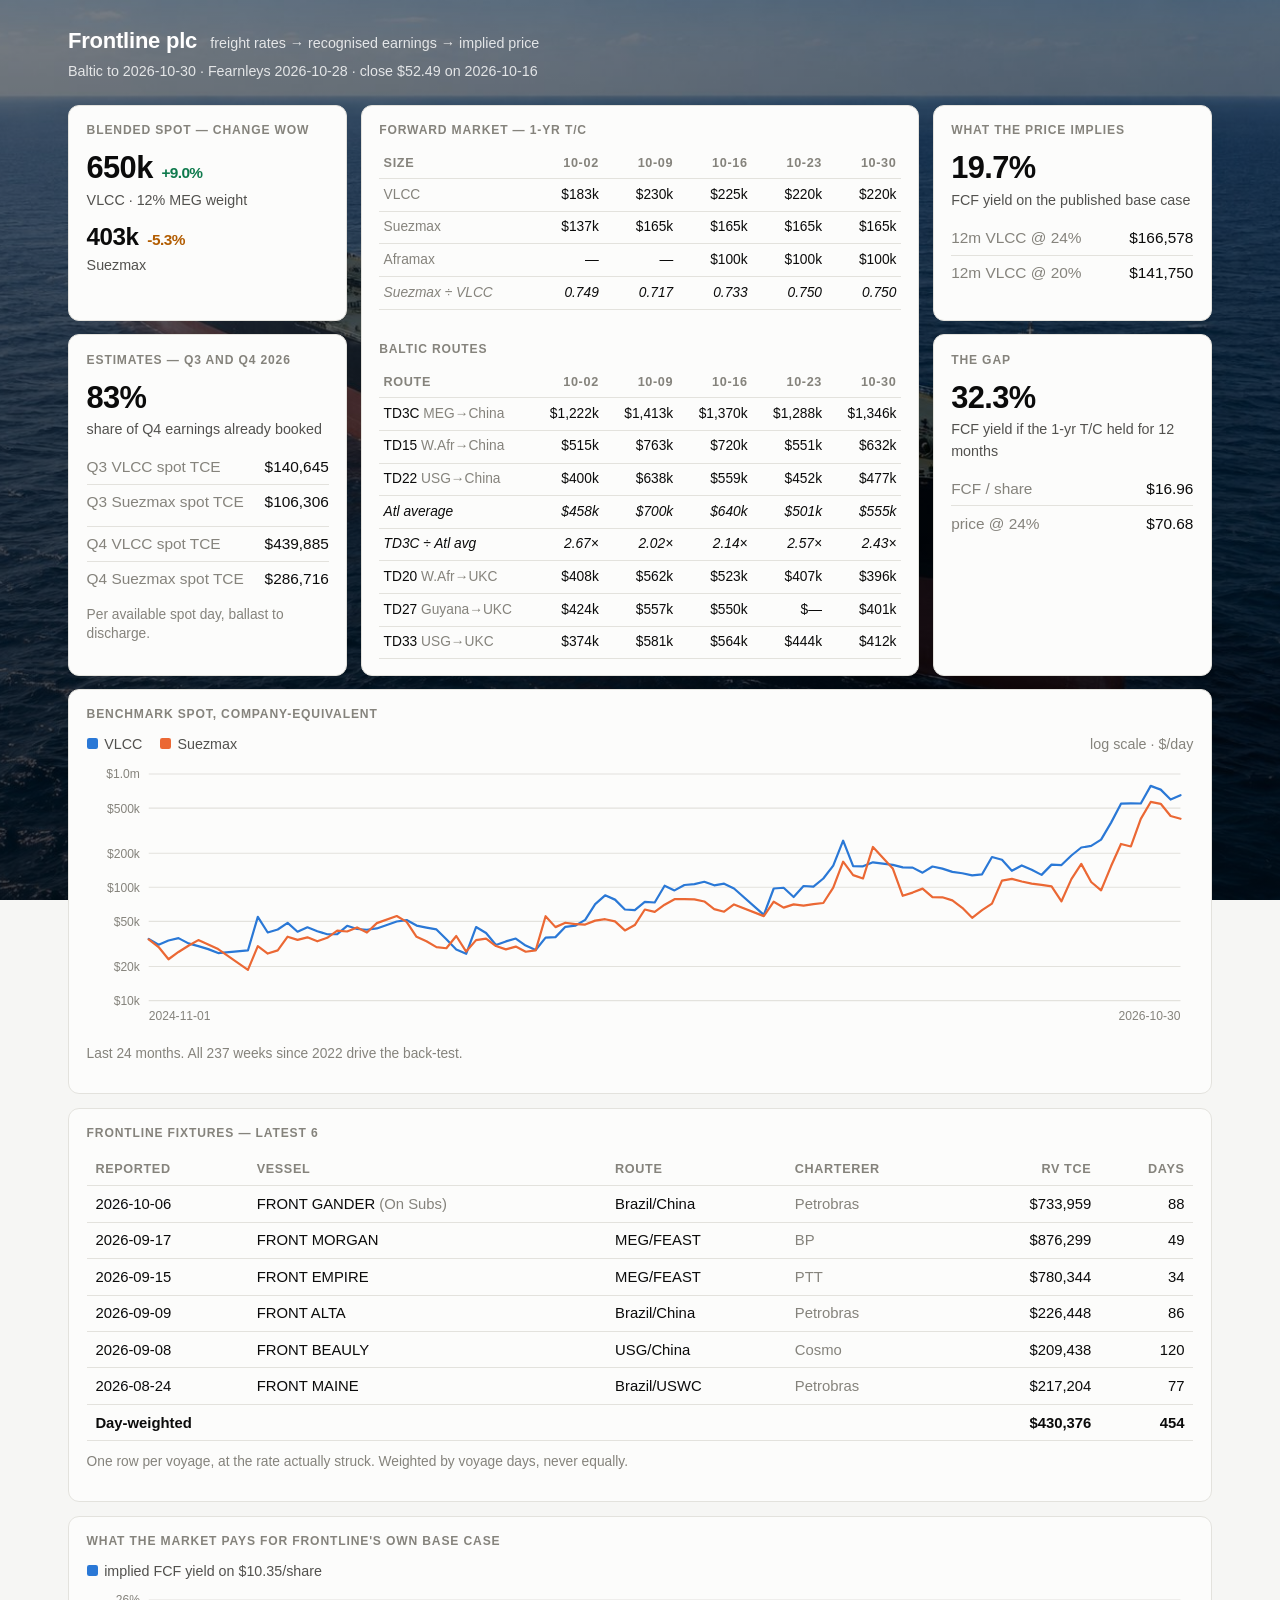
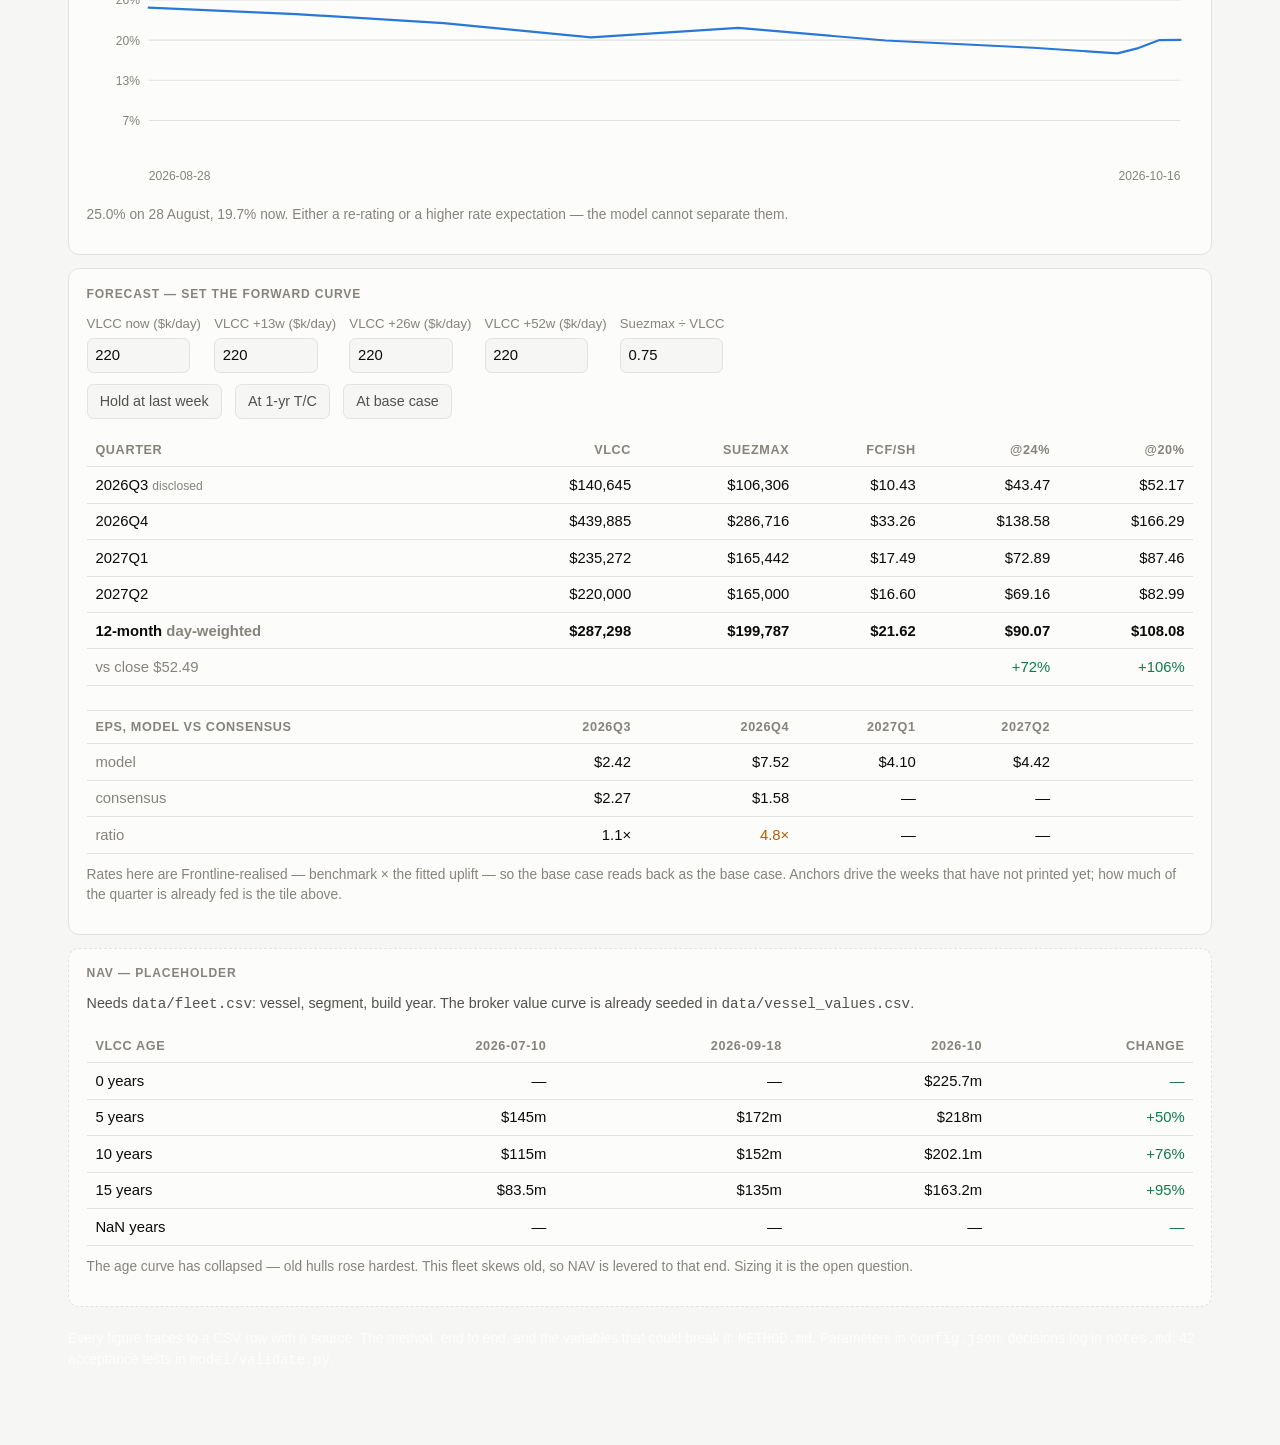
==== models/frontline/index.html @ 46321302 "panel: tighten the spot and estimates tiles Spot tile: "Blended spot — change WoW". The WoW label mo" ====
<!doctype html>
<html lang="en">
<head>
<meta charset="utf-8">
<meta name="viewport" content="width=device-width, initial-scale=1">
<title>Frontline — freight to earnings</title>
<link rel="stylesheet" href="../../core/style.css">
<style>
/* Drop a hero.jpg beside this file and it appears behind the whole page.
   No file and the probe img removes itself, :has() stops matching, and none of
   this paints. A fixed element rather than background-attachment: fixed, which
   stutters on iOS Safari. Lighter scrim at the top so the photo reads behind
   the title, heavier below where the panels sit. Cards paint their own opaque
   --surface-1, so every number stays on a solid panel. */
body:has(.hero-img)::before {
  content: ""; position: fixed; inset: 0; z-index: 0;
  background-image: linear-gradient(rgb(0 0 0 / 0.45), rgb(0 0 0 / 0.72)), url("hero.jpg");
  background-size: cover; background-position: center;
}
body:has(.hero-img) > .wrap { position: relative; z-index: 1; }
body:has(.hero-img) header.page h1 { color: #fff; }
body:has(.hero-img) header.page .sub,
body:has(.hero-img) > .wrap > .asof,
body:has(.hero-img) > .wrap > .note { color: rgb(255 255 255 / 0.82); }
</style>
</head>
<body>
<div class="wrap">
  <img class="hero-img" src="hero.jpg" alt="" hidden onerror="this.remove()">
  <header class="page">
    <h1>Frontline plc</h1>
    <span class="sub">freight rates → recognised earnings → implied price</span>
  </header>
  <p class="asof" id="asof">loading…</p>

  <div class="tiles3" id="tiles"></div>

  <div class="card full" style="margin-top:12px">
    <h2>Benchmark spot, company-equivalent</h2>
    <div class="legend">
      <span><span class="sw" style="background:var(--series-1)"></span>VLCC</span>
      <span><span class="sw" style="background:var(--series-2)"></span>Suezmax</span>
      <span class="muted" style="margin-left:auto">log scale · $/day</span>
    </div>
    <div id="chart-spot"></div>
    <p class="note" id="note-spot"></p>
  </div>

  <div class="card full" style="margin-top:12px">
    <h2 id="fx-h">Frontline fixtures</h2>
    <table id="fx"></table>
    <p class="note" id="note-fx"></p>
  </div>

  <div class="card full" style="margin-top:12px">
    <h2>What the market pays for Frontline's own base case</h2>
    <div class="legend">
      <span><span class="sw" style="background:var(--series-1)"></span>implied FCF yield on $10.35/share</span>
    </div>
    <div id="chart-yield"></div>
    <p class="note" id="note-yield"></p>
  </div>

  <div class="card full" style="margin-top:12px">
    <h2>Forecast — set the forward curve</h2>
    <div class="ctls" id="ctls"></div>
    <div class="ctls" style="margin-top:-4px">
      <button class="preset" data-preset="hold">Hold at last week</button>
      <button class="preset" data-preset="tc">At 1-yr T/C</button>
      <button class="preset" data-preset="base">At base case</button>
    </div>
    <table id="fc"></table>
    <p class="note">Rates here are Frontline-realised — benchmark × the fitted uplift — so the base case reads back as the base case. Anchors drive the weeks that have not printed yet; how much of the quarter is already fed is the tile above.</p>
  </div>

  <div class="card full placeholder" style="margin-top:12px">
    <h2>NAV — placeholder</h2>
    <p class="sub2">Needs <code>data/fleet.csv</code>: vessel, segment, build year. The broker value curve is
      already seeded in <code>data/vessel_values.csv</code>.</p>
    <table id="navcurve"></table>
    <p class="note">The age curve has collapsed — old hulls rose hardest. This fleet skews old, so NAV is levered to that end. Sizing it is the open question.</p>
  </div>

  <p class="note" style="margin-top:20px">
    Every figure traces to a CSV row with a source. The method, end to end, and the variables that
    could break it: <code>METHOD.md</code>. Parameters in <code>config.json</code>; decisions log in
    <code>notes.md</code>; 42 acceptance tests in <code>model/validate.py</code>.
  </p>
</div>

<script type="module">
import { parseCSV, num, blend, kernelQuarter, quarterRate, quarterBounds, coverage, uplift, FcfModel, fmt } from "../../core/model.js";
import { lineChart } from "../../core/viz.js";

const DAY = 86400000;
const get = async f => parseCSV(await (await fetch(f)).text());
const ts = d => Date.parse(d + "T00:00:00Z");
const S1 = getComputedStyle(document.documentElement).getPropertyValue("--series-1").trim();
const S2 = getComputedStyle(document.documentElement).getPropertyValue("--series-2").trim();

const cfg = await (await fetch("config.json")).json();
const [baltic, tcw, px, quarterly, vvals, fixtures, edays, chart] = await Promise.all(
  ["data/baltic_weekly.csv","data/tc_weekly.csv","data/price.csv",
   "data/fro_quarterly.csv","data/vessel_values.csv","data/fro_fixtures.csv",
   "data/earnings_days.csv","data/charters.csv"].map(get));

// ---- published benchmark series ------------------------------------------
const mk = seg => baltic
  .map(r => [ts(r.week_ending), blend(r, cfg.blend[seg])])
  .filter(p => Number.isFinite(p[0]))
  .sort((a,b) => a[0]-b[0]);
const V = mk("vlcc"), S = mk("smax");          // raw Baltic benchmark

// Owner-realised terms, applied HERE and never in the kernel. A forecast
// anchor you type is already an owner-level rate; marking it up again turned
// the base case's 140 into 147. So V/S stay benchmark — the spot tile and the
// benchmark chart — and VU/SU are what the kernel and the forecast see.
const UP = cfg.realised_uplift;
const VU = uplift(V, UP.vlcc), SU = uplift(S, UP.smax);
const upLast = s => [...s].reverse().find(p => p[1] !== null)[1];
const lastWith = s => [...s].reverse().find(p => p[1] !== null);
const [tV, vV] = lastWith(V), [, vS] = lastWith(S);
const prevOf = (s, t) => { const i = s.findIndex(p => p[0] === t); for (let j=i-1;j>=0;j--) if (s[j][1]!==null) return s[j][1]; };
const wowV = vV / prevOf(V, tV) - 1, wowS = vS / prevOf(S, tV) - 1;

const tc = tcw.at(-1);
const price = px.filter(r => num(r.close) !== null).at(-1);
const close = num(price.close);
const m = new FcfModel(cfg.fcf);

// ---- the quarters ---------------------------------------------------------
// A quarter is DISCLOSED when Frontline has published a covered rate and a
// covered % for it — always the nearest unreported quarter, because those
// figures come out with the previous quarter's report. Those are priced with
// coverage() and frozen. Everything later is priced with the kernel.
const today = Date.now();
const kv = cfg.kernel.vlcc, ks = cfg.kernel.smax;
const disc = {};
for (const r of quarterly) {
  const y = +r.quarter.slice(0,4), n = +r.quarter.slice(-1);
  const nq = `${y + (n===4?1:0)}Q${n%4+1}`;
  if (num(r.vlcc_next_contracted) !== null && num(r.vlcc_next_cov_pct) !== null)
    disc[nq] = { vlcc: [num(r.vlcc_next_contracted), num(r.vlcc_next_cov_pct)],
                 smax: [num(r.smax_next_contracted), num(r.smax_next_cov_pct)],
                 lr2:  [num(r.lr2_next_contracted),  num(r.lr2_next_cov_pct)],
                 from: r.quarter };
}
// The tile tracks the first quarter still RUNNING — a finished quarter is
// 100% fed and tells you nothing.
const liveQ = cfg.quarters_12m.find(q => quarterBounds(q)[1] > today) ?? cfg.quarters_12m.at(-1);
const discQ = cfg.quarters_12m[0];
const qShort = q => "Q" + q.slice(-1);
const qYear  = q => q.slice(0, 4);
// "Q3 and Q4 2026" when they share a year, "Q4 2026 and Q1 2027" when they don't
const estHead = qYear(discQ) === qYear(liveQ)
  ? `${qShort(discQ)} and ${qShort(liveQ)} ${qYear(liveQ)}`
  : `${qShort(discQ)} ${qYear(discQ)} and ${qShort(liveQ)} ${qYear(liveQ)}`;
const qV = kernelQuarter(VU, liveQ, kv), qS = kernelQuarter(SU, liveQ, ks);
const [qsMs, qeMs] = quarterBounds(liveQ);
const qLen = Math.round((qeMs - qsMs) / DAY);
const qDay = Math.max(0, Math.min(qLen, Math.round((today - qsMs) / DAY)));
// Share of the quarter's EARNINGS whose Baltic week has already printed. Not
// the same as Frontline's "% covered", which counts DAYS on a contracted
// voyage — ~79% at day 58, where this reads ~97%, because the uncovered days
// are mostly ballast and earn about a quarter as much.
const fedNow = qV.locked;

// ---- TCE -> EPS, for the consensus comparison only -----------------------
// Frontline discloses expected earnings days by quarter (Q2 2026 report, 12m
// forward from 28 Aug): spot and time-charter, fleet and VLCC separately.
// Non-VLCC spot days are split 54/46 Suezmax/LR2, the ratio of 2026Q2 actuals.
// The TCE -> adjusted-profit gap is calibrated on 2026Q2 and held flat; it is
// largely fixed cost, but it will understate the gap if the fleet grows.
const DAYS = {};
for (const r of edays) (DAYS[r.quarter] ||= {})[r.scope] =
  { spot: num(r.spot_days), tc: num(r.tc_days) };
const TC_RATE = (() => {
  let n = 0, w = 0;
  for (const r of chart) { const v = num(r.vessels), x = num(r.rate_usd_day);
    if (v && x) { n += v * x; w += v; } }
  return w ? n / w : null;
})();
const SMX_SHARE = 0.54;
function epsFor(q, vlcc, smax, lr2) {
  const d = DAYS[q]; const G = cfg.tce_to_profit;
  if (!d || !d.VLCC || !d.fleet || !G || TC_RATE === null) return null;
  const other = d.fleet.spot - d.VLCC.spot;
  const spot = d.VLCC.spot * vlcc + other * SMX_SHARE * smax + other * (1 - SMX_SHARE) * lr2;
  const tce = (spot + d.fleet.tc * TC_RATE) / 1e6;
  return (tce - G.gap_musd) / G.shares_m;
}

// ---- forward market ------------------------------------------------------
const tcV = num(tc.vlcc_1yr_tc), tcS = num(tc.smax_1yr_tc), tcA = num(tc.afra_1yr_tc);
const tcRates = { vlcc: tcV/1000, smax: tcS/1000, lr2: tcA/1000 };
const fpsTC = m.fcfPerShare(tcRates);
const yieldTC = fpsTC / close;
const daysTo = Math.round((Date.parse(cfg.reporting.next_report) - Date.now()) / DAY);

// ---- tiles ---------------------------------------------------------------
const d = (v) => `<span class="delta ${v>=0?"up":"down"}">${fmt.signed(v)}</span>`;
document.getElementById("asof").textContent =
  `Baltic to ${fmt.date(tV)} · Fearnleys ${tc.week_ending} · close ${fmt.usd2(close)} on ${price.date}`;

// ---- tiles: four at the sides, one tall column in the middle ------------
const atl = r => { const a = num(r.TD15), b = num(r.TD22); return a && b ? (a + b) / 2 : null; };
const byWeek = new Map(baltic.map(r => [r.week_ending, r]));

// Fearnleys prints midweek, the Baltic on Friday. Map every reading to the
// Friday of its own week so the two series share one set of columns.
const friday = t => { const d = new Date(t); return t + ((5 - d.getUTCDay() + 7) % 7) * DAY; };
const tcByWeek = new Map(tcw.map(r => [new Date(friday(ts(r.week_ending))).toISOString().slice(0,10), r]));
const anchor = Math.max(friday(tV), ...tcw.map(r => friday(ts(r.week_ending))));
const pick = back => {
  const d = new Date(anchor - back * 7 * DAY).toISOString().slice(0, 10);
  return [d, byWeek.get(d), tcByWeek.get(d)];
};
// oldest to newest, left to right — time runs the same way as the chart
const cols = [pick(4), pick(3), pick(2), pick(1), pick(0)];
const ROUTES = [
  ["TD3C", "MEG→China"],     ["TD15", "W.Afr→China"],
  ["TD22", "USG→China"], ["TD20", "W.Afr→UKC"],
  ["TD27", "Guyana→UKC"],    ["TD33", "USG→UKC"],
];

document.getElementById("tiles").innerHTML = `
<div class="card">
  <h2>Blended spot — change WoW</h2>
  <div class="hero">${fmt.k(vV)}<span class="delta ${wowV>=0?"up":"down"}" style="font-size:14px;margin-left:8px">${fmt.signed(wowV)}</span></div>
  <div class="sub2">VLCC · ${cfg.blend.vlcc.premium_weight*100}% MEG weight</div>
  <div class="hero sm" style="margin-top:10px">${fmt.k(vS)}<span class="delta ${wowS>=0?"up":"down"}" style="font-size:14px;margin-left:8px">${fmt.signed(wowS)}</span></div>
  <div class="sub2">Suezmax</div>
</div>

<div class="card mid">
  <div class="seg">Forward market — 1-yr T/C</div>
  <table id="fwd"></table>

  <div class="seg">Baltic routes</div>
  <table id="routes"></table>
</div>

<div class="card">
  <h2>What the price implies</h2>
  <div class="hero">${fmt.pct(m.impliedYieldOnBase(close))}</div>
  <div class="sub2">FCF yield on the published base case</div>
  <div class="rowline" style="margin-top:8px"><span class="muted">12m VLCC @ ${fmt.pct(cfg.required_yields.base,0)}</span><span>${fmt.usd(m.impliedRate(close, cfg.required_yields.base)*1000)}</span></div>
  <div class="rowline"><span class="muted">12m VLCC @ ${fmt.pct(cfg.required_yields.alt,0)}</span><span>${fmt.usd(m.impliedRate(close, cfg.required_yields.alt)*1000)}</span></div>
</div>

<div class="card">
  <h2>Estimates — ${estHead}</h2>
  <div class="hero">${fmt.pct(fedNow,0)}</div>
  <div class="sub2">share of ${qShort(liveQ)} earnings already booked</div>
  <!-- The disclosed quarter comes from coverage() off Frontline's own figures
       and does not move. The live quarter is printed weeks at their published
       rate plus the forward curve, weighted by the kernel — it moves with the
       preset, and matches the forecast table's row. -->
  <div class="rowline" style="margin-top:8px"><span class="muted">${qShort(discQ)} VLCC spot TCE</span><span id="ed-v">—</span></div>
  <div class="rowline"><span class="muted">${qShort(discQ)} Suezmax spot TCE</span><span id="ed-s">—</span></div>
  <div class="rowline" style="margin-top:6px"><span class="muted">${qShort(liveQ)} VLCC spot TCE</span><span id="eq-v">—</span></div>
  <div class="rowline"><span class="muted">${qShort(liveQ)} Suezmax spot TCE</span><span id="eq-s">—</span></div>
  <div class="note" style="margin-top:8px">Per available spot day, ballast to discharge.</div>
</div>

<div class="card">
  <h2>The gap</h2>
  <div class="hero">${fmt.pct(yieldTC)}</div>
  <div class="sub2">FCF yield if the 1-yr T/C held for 12 months</div>
  <div class="rowline" style="margin-top:8px"><span class="muted">FCF / share</span><span>${fmt.usd2(fpsTC)}</span></div>
  <div class="rowline"><span class="muted">price @ ${fmt.pct(cfg.required_yields.base,0)}</span><span>${fmt.usd2(fpsTC/cfg.required_yields.base)}</span></div>
</div>`;

// route table, plus the Hormuz premium on the same dates
const hdr = `<tr><th class="t">Route</th>${cols.map(([d]) => `<th>${d.slice(5)}</th>`).join("")}</tr>`;

const tcRow = (k, label) => `<tr><td class="t muted">${label}</td>${
  cols.map(([,,t]) => `<td>${t && num(t[k]) !== null ? "$"+fmt.k(num(t[k])) : "—"}</td>`).join("")}</tr>`;

document.getElementById("fwd").innerHTML =
  `<tr><th class="t">Size</th>${cols.map(([d]) => `<th>${d.slice(5)}</th>`).join("")}</tr>` +
  tcRow("vlcc_1yr_tc", "VLCC") +
  tcRow("smax_1yr_tc", "Suezmax") +
  tcRow("afra_1yr_tc", "Aframax") +
  `<tr class="derived"><td class="t muted">Suezmax ÷ VLCC</td>${cols.map(([,,t]) => {
      const a = t ? num(t.smax_1yr_tc) : null, b = t ? num(t.vlcc_1yr_tc) : null;
      return `<td>${a && b ? (a/b).toFixed(3) : "—"}</td>`;
    }).join("")}</tr>`;

document.getElementById("routes").innerHTML =
  hdr +
  ROUTES.map(([code, lane]) => {
    const row = `<tr>
      <td class="t">${code} <span class="muted">${lane}</span></td>
      ${cols.map(([, r]) => `<td>${r ? "$"+fmt.k(num(r[code])) : "—"}</td>`).join("")}
    </tr>`;
    // the two derived VLCC lines sit directly below the lanes they come from
    if (code !== "TD22") return row;
    return row +
      `<tr class="derived"><td class="t">Atl average</td>${
        cols.map(([, r]) => `<td>${r && atl(r) ? "$"+fmt.k(atl(r)) : "—"}</td>`).join("")}</tr>` +
      `<tr class="derived"><td class="t">TD3C ÷ Atl avg</td>${cols.map(([, r]) => {
          const a = r ? atl(r) : null, t = r ? num(r.TD3C) : null;
          return `<td>${a && t ? (t/a).toFixed(2) + "×" : "—"}</td>`;
        }).join("")}</tr>`;
  }).join("");

// ---- charts --------------------------------------------------------------
// Default view is the last 24 months. The full series back to 2022 stays in the
// CSV — it is what the kernel back-test runs on — but four years of history on
// one axis is noise for reading where rates are now.
const WINDOW_MONTHS = 24;
const cutoff = tV - WINDOW_MONTHS * 30.44 * DAY;
const win = s => s.filter(p => p[0] >= cutoff);

lineChart(document.getElementById("chart-spot"), {
  height: 240, log: true,
  fmtY: v => v >= 1e6 ? "$" + (v/1e6).toFixed(1) + "m" : "$" + (v/1000).toFixed(0) + "k",
  ariaLabel: "Company-equivalent VLCC and Suezmax spot rates, 2022 to present, log scale",
  series: [{ name: "VLCC", color: S1, points: win(V) }, { name: "Suezmax", color: S2, points: win(S) }],
});
document.getElementById("note-spot").textContent =
  `Last ${WINDOW_MONTHS} months. All ${V.filter(p=>p[1]!==null).length} weeks since 2022 drive the back-test.`;

const ySeries = px.filter(r => num(r.close)).map(r => [ts(r.date), m.baseFps / num(r.close)]);
lineChart(document.getElementById("chart-yield"), {
  height: 180, fmtY: v => (v*100).toFixed(0) + "%",
  ariaLabel: "Implied free cash flow yield on Frontline's published base case",
  series: [{ name: "implied yield", color: S1, points: ySeries }],
});
document.getElementById("note-yield").textContent =
  `25.0% on 28 August, ${fmt.pct(m.impliedYieldOnBase(close))} now. Either a re-rating or a higher rate expectation — the model cannot separate them.`;

// ---- fixtures ------------------------------------------------------------
// The most direct observation we have: what Frontline actually achieved, with
// no benchmark-times-conversion-factor chain in between. Day-weighted only —
// the plain average runs ~18% high, because the top rates are short MEG
// voyages and the low ones long Atlantic hauls.
const fx = fixtures
  .filter(r => num(r.rv_tce) !== null)
  .sort((a, b) => (a.reported < b.reported ? 1 : -1))
  .slice(0, 10);

if (fx.length) {
  document.getElementById("fx-h").textContent = `Frontline fixtures — latest ${fx.length}`;
  document.getElementById("fx").innerHTML =
    `<tr><th class="c-when">Reported</th><th class="t">Vessel</th><th class="t">Route</th>
      <th class="t c-who">Charterer</th><th>RV TCE</th><th>Days</th></tr>` +
    fx.map(r => `<tr>
      <td class="c-when">${r.reported}</td>
      <td class="t">${r.vessel}${r.status && r.status !== "Fixed" ? ` <span class="muted">(${r.status})</span>` : ""}</td>
      <td class="t">${r.route || "—"}</td><td class="t muted c-who">${r.charterer || "—"}</td>
      <td>${fmt.usd(num(r.rv_tce))}</td><td>${num(r.rv_days) ?? "—"}</td></tr>`).join("") +
    (() => {
      const d = fx.reduce((s, r) => s + (num(r.rv_days) || 0), 0);
      const w = fx.reduce((s, r) => s + num(r.rv_tce) * (num(r.rv_days) || 0), 0) / d;
      return `<tr style="font-weight:600"><td class="t" colspan="4">Day-weighted</td>
        <td>${fmt.usd(w)}</td><td>${d}</td></tr>`;
    })();
  document.getElementById("note-fx").textContent =
    "One row per voyage, at the rate actually struck. Weighted by voyage days, never equally.";
}

// ---- forecast ------------------------------------------------------------
const ANCH = [0, 13, 26, 52];                       // weeks from last published week
// Every rate in this section is Frontline-realised, not benchmark — the two
// presets below inject company-level rates (the slide's base case, a Fearnleys
// charter rate) and "hold" injects the current benchmark already uplifted.
const vVU = upLast(VU), vSU = upLast(SU);
const state = { v: [vVU, vVU, vVU, vVU].map(x => Math.round(x/1000)),
                ratio: +(vSU/vVU).toFixed(3) };

document.getElementById("ctls").innerHTML =
  ANCH.map((w,i) => `<label class="ctl">VLCC ${w===0?"now":"+"+w+"w"} ($k/day)
    <input type="number" data-i="${i}" value="${state.v[i]}" step="10"></label>`).join("") +
  `<label class="ctl">Suezmax ÷ VLCC<input type="number" id="ratio" value="${state.ratio}" step="0.01"></label>`;

function curve() {
  const out = [];
  for (let w = 1; w <= 72; w++) {
    let i = ANCH.findIndex((a, j) => w <= a && j > 0);
    if (i < 0) i = ANCH.length - 1;
    const a0 = ANCH[i-1] ?? 0, a1 = ANCH[i];
    const f = a1 === a0 ? 1 : (w - a0) / (a1 - a0);
    const v = (state.v[i-1] ?? state.v[0]) + f * (state.v[i] - (state.v[i-1] ?? state.v[0]));
    out.push([tV + w*7*DAY, v*1000]);
  }
  return out;
}

function render() {
  const fwd = curve();
  const Vf = [...VU, ...fwd];
  const Sf = [...SU, ...fwd.map(([t,v]) => [t, v*state.ratio])];
  let rows = `<tr><th>Quarter</th><th>VLCC</th><th>Suezmax</th>
    <th>FCF/sh</th><th>@${fmt.pct(cfg.required_yields.base,0)}</th>
    <th class="c-y20">@${fmt.pct(cfg.required_yields.alt,0)}</th></tr>`;
  const blend12 = {}; let wsum = 0;
  const epsBy = {}, liveRates = {};
  for (const q of cfg.quarters_12m) {

    // A disclosed quarter is priced from Frontline's own covered rate and
    // covered %, not from the curve — the coverage model back-tests at 3%
    // against the kernel's 11%. Frozen: the presets cannot move it.
    const d = disc[q];
    const av = d ? coverage(d.vlcc[0], d.vlcc[1], cfg.coverage.k.vlcc)
                 : quarterRate(VU, fwd, q, kv);
    const bv = d ? coverage(d.smax[0], d.smax[1], cfg.coverage.k.smax)
                 : quarterRate(SU, fwd.map(([t,v]) => [t, v*state.ratio]), q, ks);
    const a = { tce: av }, b = { tce: bv };
        const lr2 = d ? coverage(d.lr2[0], d.lr2[1], cfg.coverage.k.lr2)/1000
                      : (a.tce/1000) * (cfg.fcf.base_rates_kusd_day.lr2 / cfg.fcf.base_rates_kusd_day.vlcc);
        const r = { vlcc: a.tce/1000, smax: b.tce/1000, lr2 };
    const fps = m.fcfPerShare(r);
    const dq = cfg.vlcc_spot_days_by_quarter[q] || 0;
    wsum += dq; blend12.v = (blend12.v||0) + a.tce*dq; blend12.s = (blend12.s||0) + b.tce*dq;
    liveRates[q] = { v: a.tce, s: b.tce };
    epsBy[q] = epsFor(q, a.tce, b.tce, lr2*1000);
    rows += `<tr><td>${q}${d ? ' <span class="muted" style="font-size:11px">disclosed</span>' : ''}</td><td>${fmt.usd(a.tce)}</td>
      <td>${fmt.usd(b.tce)}</td><td>${fmt.usd2(fps)}</td>
      <td>${fmt.usd2(fps/cfg.required_yields.base)}</td>
      <td class="c-y20">${fmt.usd2(fps/cfg.required_yields.alt)}</td></tr>`;
  }
  const r12 = { vlcc: blend12.v/wsum/1000, smax: blend12.s/wsum/1000,
                lr2: (blend12.v/wsum/1000) * (cfg.fcf.base_rates_kusd_day.lr2 / cfg.fcf.base_rates_kusd_day.vlcc) };
  const f12 = m.fcfPerShare(r12);
  rows += `<tr style="font-weight:600"><td>12-month <span class="muted">day-weighted</span></td>
    <td>${fmt.usd(blend12.v/wsum)}</td><td>${fmt.usd(blend12.s/wsum)}</td><td>${fmt.usd2(f12)}</td>
    <td>${fmt.usd2(f12/cfg.required_yields.base)}</td>
    <td class="c-y20">${fmt.usd2(f12/cfg.required_yields.alt)}</td></tr>
    <tr><td class="muted">vs close ${fmt.usd2(close)}</td><td colspan="3"></td>
    <td class="${f12/cfg.required_yields.base>=close?"up":"down"}">${fmt.signed(f12/cfg.required_yields.base/close-1,0)}</td>
    <td class="c-y20 ${f12/cfg.required_yields.alt>=close?"up":"down"}">${fmt.signed(f12/cfg.required_yields.alt/close-1,0)}</td></tr>`;
  // Reference only — consensus is never an input. It is here so a gap this
  // size cannot go unnoticed again.
  const C = cfg.consensus?.eps || {};
  if (cfg.tce_to_profit) {
    const qs = cfg.quarters_12m;
    rows += `<tr><td colspan="6" style="padding-top:16px"></td></tr>
      <tr><th>EPS, model vs consensus</th>${qs.map(q => `<th>${q}</th>`).join("")}<th></th></tr>
      <tr><td class="muted">model</td>${qs.map(q => `<td>${fmt.usd2(epsBy[q])}</td>`).join("")}<td></td></tr>
      <tr><td class="muted">consensus</td>${qs.map(q => `<td>${C[q] != null ? fmt.usd2(C[q]) : "—"}</td>`).join("")}<td></td></tr>
      <tr><td class="muted">ratio</td>${qs.map(q => C[q] ? `<td class="${epsBy[q]/C[q]>1.5?"down":""}">${(epsBy[q]/C[q]).toFixed(1)}&times;</td>` : "<td>—</td>").join("")}<td></td></tr>`;
  }
  document.getElementById("fc").innerHTML = rows;
  for (const [q, pfx] of [[discQ, "ed"], [liveQ, "eq"]]) {
    const r = liveRates[q]; if (!r) continue;
    document.getElementById(pfx + "-v").textContent = fmt.usd(r.v);
    document.getElementById(pfx + "-s").textContent = fmt.usd(r.s);
  }
}

document.getElementById("ctls").addEventListener("input", e => {
  if (e.target.id === "ratio") state.ratio = +e.target.value;
  else state.v[+e.target.dataset.i] = +e.target.value;
  render();
});
document.querySelectorAll("button.preset").forEach(b => b.addEventListener("click", () => {
  // The 1-yr T/C is the market's price for the WHOLE 12 months, not an endpoint to
  // glide toward — a linear fade to it still averages far above it. So each preset
  // applies its level from the first unpublished week.
  const lvl = { hold: Math.round(vVU/1000), tc: Math.round(tcV/1000),
                base: cfg.fcf.base_rates_kusd_day.vlcc }[b.dataset.preset];
  state.v = [lvl, lvl, lvl, lvl];
  state.ratio = b.dataset.preset === "hold" ? +(vSU/vVU).toFixed(3)
              : b.dataset.preset === "tc" ? +(tcS/tcV).toFixed(3)
              : +(cfg.fcf.base_rates_kusd_day.smax/cfg.fcf.base_rates_kusd_day.vlcc).toFixed(3);
  document.querySelectorAll("#ctls input[data-i]").forEach((el,i) => el.value = state.v[i]);
  document.getElementById("ratio").value = state.ratio;
  render();
}));

// Default to the market-priced anchor. A flat hold of a spike week is not a
// neutral starting point — it is the most aggressive assumption available.
document.querySelector('button.preset[data-preset="tc"]').click();

// ---- NAV placeholder table ----------------------------------------------
const byDate = {};
for (const r of vvals) (byDate[r.as_of] ||= []).push(r);
const dates = Object.keys(byDate).sort();
const ages = [...new Set(vvals.map(r => +r.age_years))].sort((a,b)=>a-b);
document.getElementById("navcurve").innerHTML =
  `<tr><th>VLCC age</th>${dates.map(d=>`<th>${d}</th>`).join("")}<th>change</th></tr>` +
  ages.map(a => {
    const vals = dates.map(d => num((byDate[d].find(r => +r.age_years === a)||{}).value_musd));
    const ch = vals[0] && vals.at(-1) ? vals.at(-1)/vals[0]-1 : null;
    return `<tr><td>${a} years</td>${vals.map(v=>`<td>${v===null?"—":"$"+v+"m"}</td>`).join("")}
      <td class="${ch>=0?"up":"down"}">${fmt.signed(ch,0)}</td></tr>`;
  }).join("");
</script>
</body>
</html>
---- core/style.css ----
:root {
  color-scheme: light;
  --surface-0: #f6f6f4;
  --surface-1: #fcfcfb;
  --line: #e3e2dd;
  --text-primary: #0b0b0b;
  --text-secondary: #52514e;
  --text-muted: #85837c;
  --series-1: #2a78d6;
  --series-2: #eb6834;
  --good: #0f7a4d;
  --warn: #b25c00;
}
@media (prefers-color-scheme: dark) {
  :root:not([data-theme="light"]) {
    color-scheme: dark;
    --surface-0: #121211;
    --surface-1: #1a1a19;
    --line: #322f2c;
    --text-primary: #f0efec;
    --text-secondary: #c3c2b7;
    --text-muted: #8f8d84;
    --series-1: #3987e5;
    --series-2: #d95926;
    --good: #4fbd84;
    --warn: #e0954a;
  }
}
:root[data-theme="dark"] {
  color-scheme: dark;
  --surface-0: #121211; --surface-1: #1a1a19; --line: #322f2c;
  --text-primary: #f0efec; --text-secondary: #c3c2b7; --text-muted: #8f8d84;
  --series-1: #3987e5; --series-2: #d95926; --good: #4fbd84; --warn: #e0954a;
}

* { box-sizing: border-box; }
html, body { margin: 0; background: var(--surface-0); color: var(--text-primary); }
body {
  font: 15px/1.5 ui-sans-serif, -apple-system, "Segoe UI", Helvetica, Arial, sans-serif;
  padding: 24px 16px 64px;
}
/* Reads 10% small at arm's length. zoom scales type, padding and widths
   together — the same thing the browser's own 110% does — instead of growing
   the text inside fixed-width columns. One number to tune. Applied to .wrap,
   not body, so the fixed hero layer behind it is untouched. */
:root { --ui-scale: 1.1; }
.wrap { max-width: 1040px; margin: 0 auto; }
/* Reads ~10% small at arm's length on a desktop. zoom scales type, padding and
   column widths together, the way the browser's own 110% does, so nothing is
   squeezed. Only above 1200px: below that the 1040px column is already the
   constraint and the wider text clips the route table. One number to tune. */
@media (min-width: 1200px) { .wrap { zoom: var(--ui-scale); } }

header.page { display: flex; flex-wrap: wrap; align-items: baseline; gap: 12px; margin-bottom: 4px; }
header.page h1 { font-size: 20px; margin: 0; letter-spacing: -0.01em; }
header.page .sub { color: var(--text-muted); font-size: 13px; }
.asof { color: var(--text-muted); font-size: 13px; margin: 0 0 20px; }

.grid { display: grid; gap: 12px; grid-template-columns: repeat(auto-fit, minmax(240px, 1fr)); }
.card {
  background: var(--surface-1); border: 1px solid var(--line);
  border-radius: 10px; padding: 14px 16px;
}
.card.full { grid-column: 1 / -1; }
.tiles3 { display: grid; gap: 12px; grid-template-columns: 0.75fr 1.5fr 0.75fr; align-items: stretch; }
.tiles3 > * { align-self: stretch; height: 100%; }
.tiles3 .mid { grid-column: 2; grid-row: 1 / span 2; }
@media (max-width: 860px) {
  .tiles3 { grid-template-columns: 1fr; }
  .tiles3 .mid { grid-column: 1; grid-row: auto; }
}
.seg { font-size: 11px; text-transform: uppercase; letter-spacing: 0.07em;
       color: var(--text-muted); font-weight: 600; margin: 28px 0 8px; }
.seg:first-of-type { margin-top: 0; }
.card h2 {
  font-size: 11px; text-transform: uppercase; letter-spacing: 0.07em;
  color: var(--text-muted); margin: 0 0 10px; font-weight: 600;
}
.hero { font-size: 28px; font-weight: 600; letter-spacing: -0.02em; line-height: 1.15; }
.hero.sm { font-size: 22px; }
.sub2 { color: var(--text-secondary); font-size: 13px; margin-top: 4px; }
.delta { font-size: 13px; font-weight: 600; }
.up { color: var(--good); } .down { color: var(--warn); }
.rowline { display: flex; justify-content: space-between; gap: 12px; padding: 5px 0; font-size: 14px; }
.rowline + .rowline { border-top: 1px solid var(--line); }
.rowline span:last-child { font-variant-numeric: tabular-nums; }
.muted { color: var(--text-muted); }
/* Derived rows — ratios and averages computed from the rows above them, not
   assessments in their own right. Italic so the eye separates them from the
   published numbers without a second colour. */
tr.derived td { font-style: italic; }
.note { font-size: 12.5px; color: var(--text-muted); margin-top: 10px; line-height: 1.45; }

.legend { display: flex; gap: 16px; font-size: 13px; color: var(--text-secondary); margin-bottom: 6px; }
.sw { width: 10px; height: 10px; border-radius: 2px; display: inline-block; margin-right: 6px; }

.viz-grid { stroke: var(--line); stroke-width: 1; }
.viz-tick { fill: var(--text-muted); font-size: 11px; }
.viz-cross { stroke: var(--text-muted); stroke-width: 1; stroke-dasharray: 3 3; }
.viz-tip {
  position: absolute; top: 4px; pointer-events: none;
  background: var(--surface-1); border: 1px solid var(--line); border-radius: 7px;
  padding: 7px 9px; font-size: 12.5px; min-width: 146px;
  box-shadow: 0 2px 10px rgb(0 0 0 / 0.10);
}
.viz-tip-h { color: var(--text-muted); margin-bottom: 4px; }
.viz-tip-r { display: flex; align-items: center; gap: 6px; }
.viz-tip-r b { margin-left: auto; font-variant-numeric: tabular-nums; }
.viz-sw { width: 9px; height: 9px; border-radius: 2px; display: inline-block; }

table { border-collapse: collapse; width: 100%; font-size: 13.5px; }
th, td { text-align: right; padding: 6px 8px; border-bottom: 1px solid var(--line); }
th:first-child, td:first-child { text-align: left; }
th.t, td.t { text-align: left; }   /* text columns beyond the first */
th { color: var(--text-muted); font-weight: 600; font-size: 11.5px;
     text-transform: uppercase; letter-spacing: 0.05em; }
td { font-variant-numeric: tabular-nums; }

input[type=number] {
  width: 94px; padding: 5px 7px; font: inherit; font-size: 13.5px;
  background: var(--surface-0); color: var(--text-primary);
  border: 1px solid var(--line); border-radius: 6px;
  font-variant-numeric: tabular-nums;
}
label.ctl { display: flex; flex-direction: column; gap: 4px; font-size: 12px; color: var(--text-muted); }
.ctls { display: flex; flex-wrap: wrap; gap: 12px; margin-bottom: 14px; }
button.preset {
  font: inherit; font-size: 13px; padding: 5px 11px; cursor: pointer;
  background: var(--surface-0); color: var(--text-secondary);
  border: 1px solid var(--line); border-radius: 6px;
}
button.preset:hover { color: var(--text-primary); }
.placeholder { border-style: dashed; }
a { color: var(--series-1); }

/* the route table lives in a narrower column — keep labels on one line */
/* both tables share one column grid so the dates line up down the box */
#routes, #fwd { font-size: 12.5px; table-layout: fixed; width: 100%; }
#routes th.t, #routes td.t, #fwd th.t, #fwd td.t { width: 136px; }
#routes th, #routes td, #fwd th, #fwd td { padding: 5px 4px; white-space: nowrap; }
#routes td.t, #fwd td.t { padding-right: 10px; }

/* Phone: five date columns do not fit. 358px of wrap less a 136px label leaves
   ~44px a column, and $1,213k needs ~48px, so the figures collide. Drop the two
   intermediate weeks and keep month-ago · week-ago · latest, left to right.
   Desktop is unaffected — above this width nothing here applies. */
@media (max-width: 520px) {
  #routes th:nth-child(3), #routes td:nth-child(3),
  #routes th:nth-child(4), #routes td:nth-child(4),
  #fwd th:nth-child(3), #fwd td:nth-child(3),
  #fwd th:nth-child(4), #fwd td:nth-child(4) { display: none; }

  /* Fixtures: six columns measure 477px against 358px of wrap, so the table
     pushed the whole page sideways. Drop the reported date and the charterer —
     vessel, route, rate and days are what the row is read for, and the route is
     what explains the rate. Hidden by class, not nth-child: the day-weighted
     total row is a colspan and would lose its label. */
  #fx .c-when, #fx .c-who { display: none; }
  #fx { font-size: 12.5px; }
  #fx th, #fx td { padding: 5px 4px; }

  /* Forecast: the second required yield is the shadow figure the notes say not
     to carry on a glance surface. */
  #fc .c-y20 { display: none; }
  #fc { font-size: 12.5px; }
  #fc th, #fc td { padding: 5px 4px; }

  /* Guard. Column widths depend on the longest figure, which changes weekly, so
     no fixed set of hidden columns is safe forever. If a table still exceeds its
     card it scrolls inside that card instead of shoving the whole page sideways.
     Never applies to the route box, which is the one read at a glance. */
  .card:has(#fx), .card:has(#fc) { overflow-x: auto; }
}
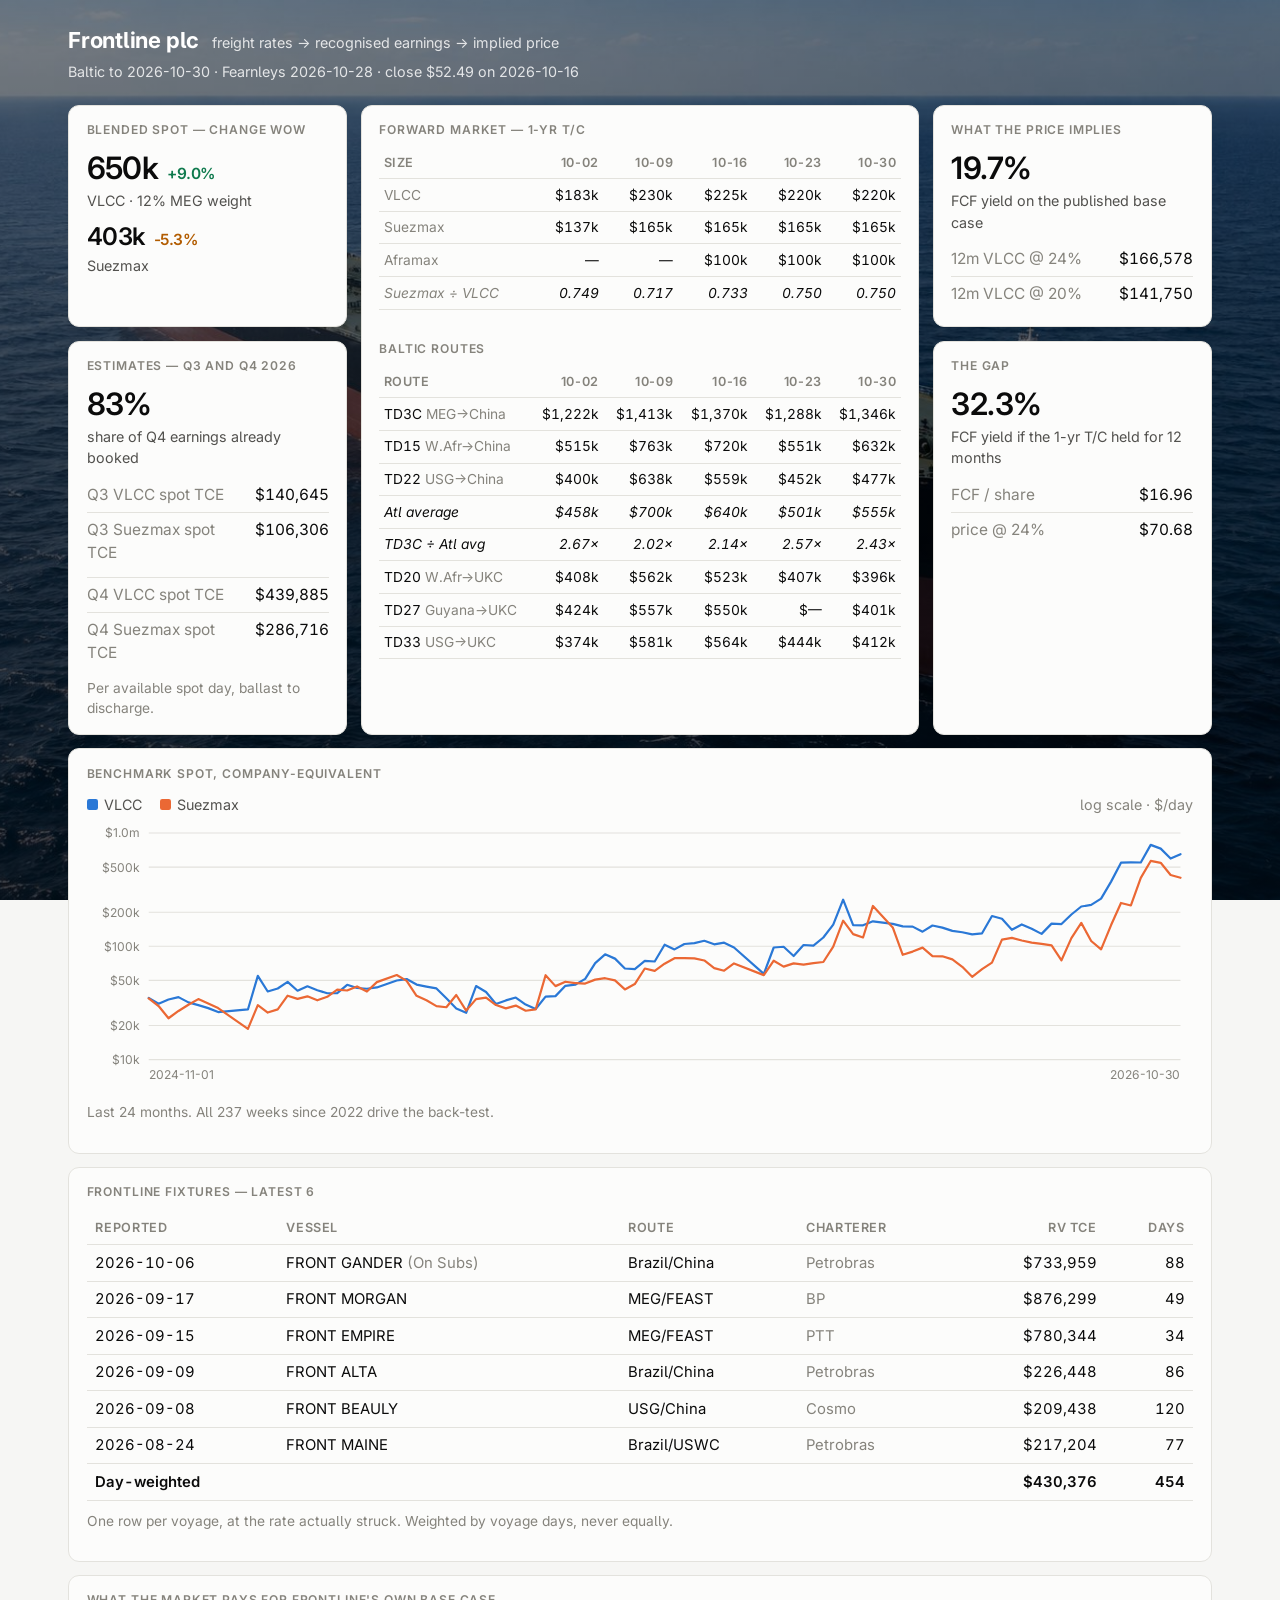
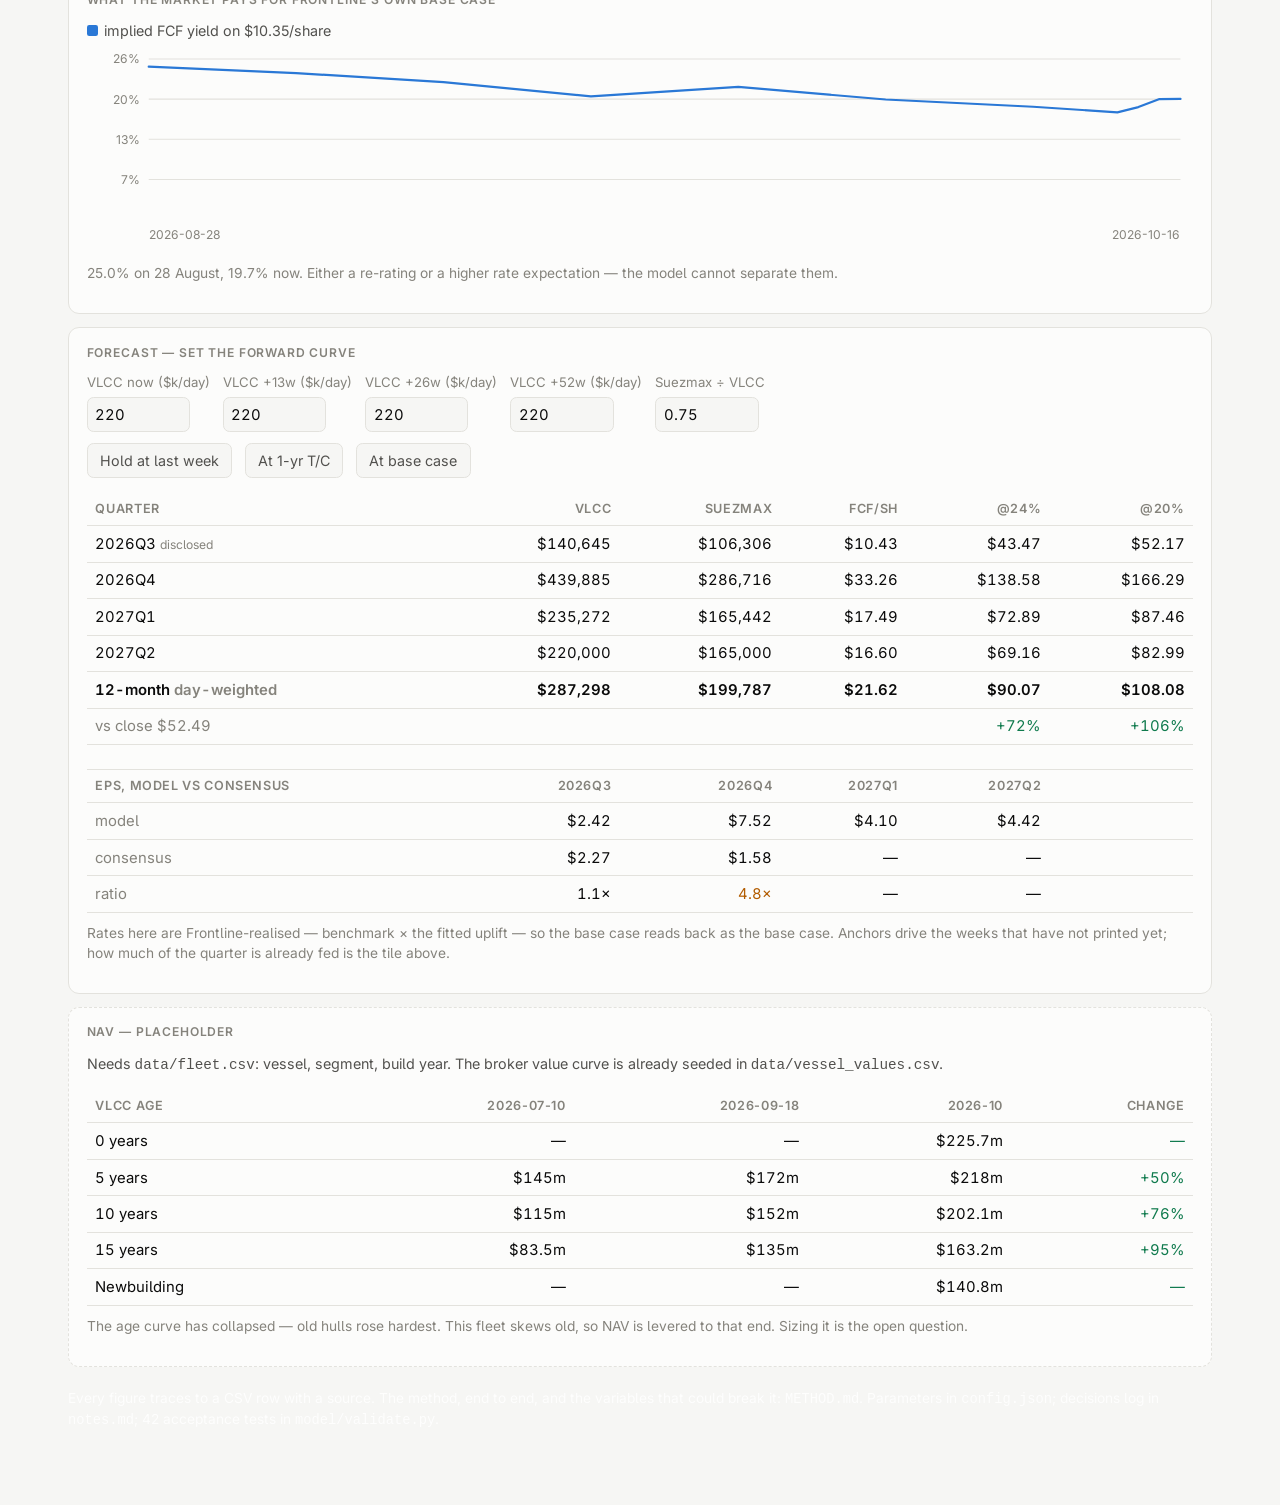
==== commit 5a3f8c33: "panel: Inter, and fix the NaN row the render caught Font: Inter, linked from the page head with prec" ====
--- a/models/frontline/index.html
+++ b/models/frontline/index.html
@@ -4,6 +4,9 @@
 <meta charset="utf-8">
 <meta name="viewport" content="width=device-width, initial-scale=1">
 <title>Frontline — freight to earnings</title>
+<link rel="preconnect" href="https://fonts.googleapis.com">
+<link rel="preconnect" href="https://fonts.gstatic.com" crossorigin>
+<link rel="stylesheet" href="https://fonts.googleapis.com/css2?family=Inter:wght@400;500;600;700&display=swap">
 <link rel="stylesheet" href="../../core/style.css">
 <style>
 /* Drop a hero.jpg beside this file and it appears behind the whole page.
@@ -478,14 +481,20 @@
 const byDate = {};
 for (const r of vvals) (byDate[r.as_of] ||= []).push(r);
 const dates = Object.keys(byDate).sort();
-const ages = [...new Set(vvals.map(r => +r.age_years))].sort((a,b)=>a-b);
+// age_years is a number for resale hulls and the literal "NB" for a newbuilding
+// contract — keep the key as the raw string so "NB" does not become NaN, and
+// sort it to the end, since a contract for delivery in three years is not an
+// age. The NB-to-0YO gap is the premium for steel that exists now.
+const ages = [...new Set(vvals.map(r => r.age_years.trim()))]
+  .sort((a, b) => (num(a) ?? 1e9) - (num(b) ?? 1e9));
+const ageLabel = a => num(a) === null ? "Newbuilding" : `${a} years`;
 document.getElementById("navcurve").innerHTML =
   `<tr><th>VLCC age</th>${dates.map(d=>`<th>${d}</th>`).join("")}<th>change</th></tr>` +
   ages.map(a => {
-    const vals = dates.map(d => num((byDate[d].find(r => +r.age_years === a)||{}).value_musd));
+    const vals = dates.map(d => num((byDate[d].find(r => r.age_years.trim() === a)||{}).value_musd));
     const ch = vals[0] && vals.at(-1) ? vals.at(-1)/vals[0]-1 : null;
-    return `<tr><td>${a} years</td>${vals.map(v=>`<td>${v===null?"—":"$"+v+"m"}</td>`).join("")}
-      <td class="${ch>=0?"up":"down"}">${fmt.signed(ch,0)}</td></tr>`;
+    return `<tr><td>${ageLabel(a)}</td>${vals.map(v=>`<td>${v===null?"—":"$"+v+"m"}</td>`).join("")}
+      <td class="${ch>=0?"up":"down"}">${ch===null?"—":fmt.signed(ch,0)}</td></tr>`;
   }).join("");
 </script>
 </body>
--- a/core/style.css
+++ b/core/style.css
@@ -36,7 +36,13 @@
 * { box-sizing: border-box; }
 html, body { margin: 0; background: var(--surface-0); color: var(--text-primary); }
 body {
-  font: 15px/1.5 ui-sans-serif, -apple-system, "Segoe UI", Helvetica, Arial, sans-serif;
+  /* Inter: drawn for dense numeric UI, and its tabular figures line up in the
+     rate columns where the system stack's do not. The page links it in its own
+     <head> with preconnect — an @import here would serialise the request behind
+     this stylesheet. Falls back to the system stack, so a blocked font or an
+     offline read still looks deliberate rather than broken. */
+  font: 15px/1.5 "Inter", ui-sans-serif, -apple-system, "Segoe UI", Helvetica, Arial, sans-serif;
+  font-feature-settings: "cv05" 1;   /* single-storey l, so 1 / l / I stay apart */
   padding: 24px 16px 64px;
 }
 /* Reads 10% small at arm's length. zoom scales type, padding and widths
@@ -84,6 +90,9 @@
 .rowline { display: flex; justify-content: space-between; gap: 12px; padding: 5px 0; font-size: 14px; }
 .rowline + .rowline { border-top: 1px solid var(--line); }
 .rowline span:last-child { font-variant-numeric: tabular-nums; }
+/* Inter is drawn loose for body copy; the display numbers read better pulled in. */
+.hero { letter-spacing: -0.018em; }
+h2 { letter-spacing: -0.009em; }
 .muted { color: var(--text-muted); }
 /* Derived rows — ratios and averages computed from the rows above them, not
    assessments in their own right. Italic so the eye separates them from the
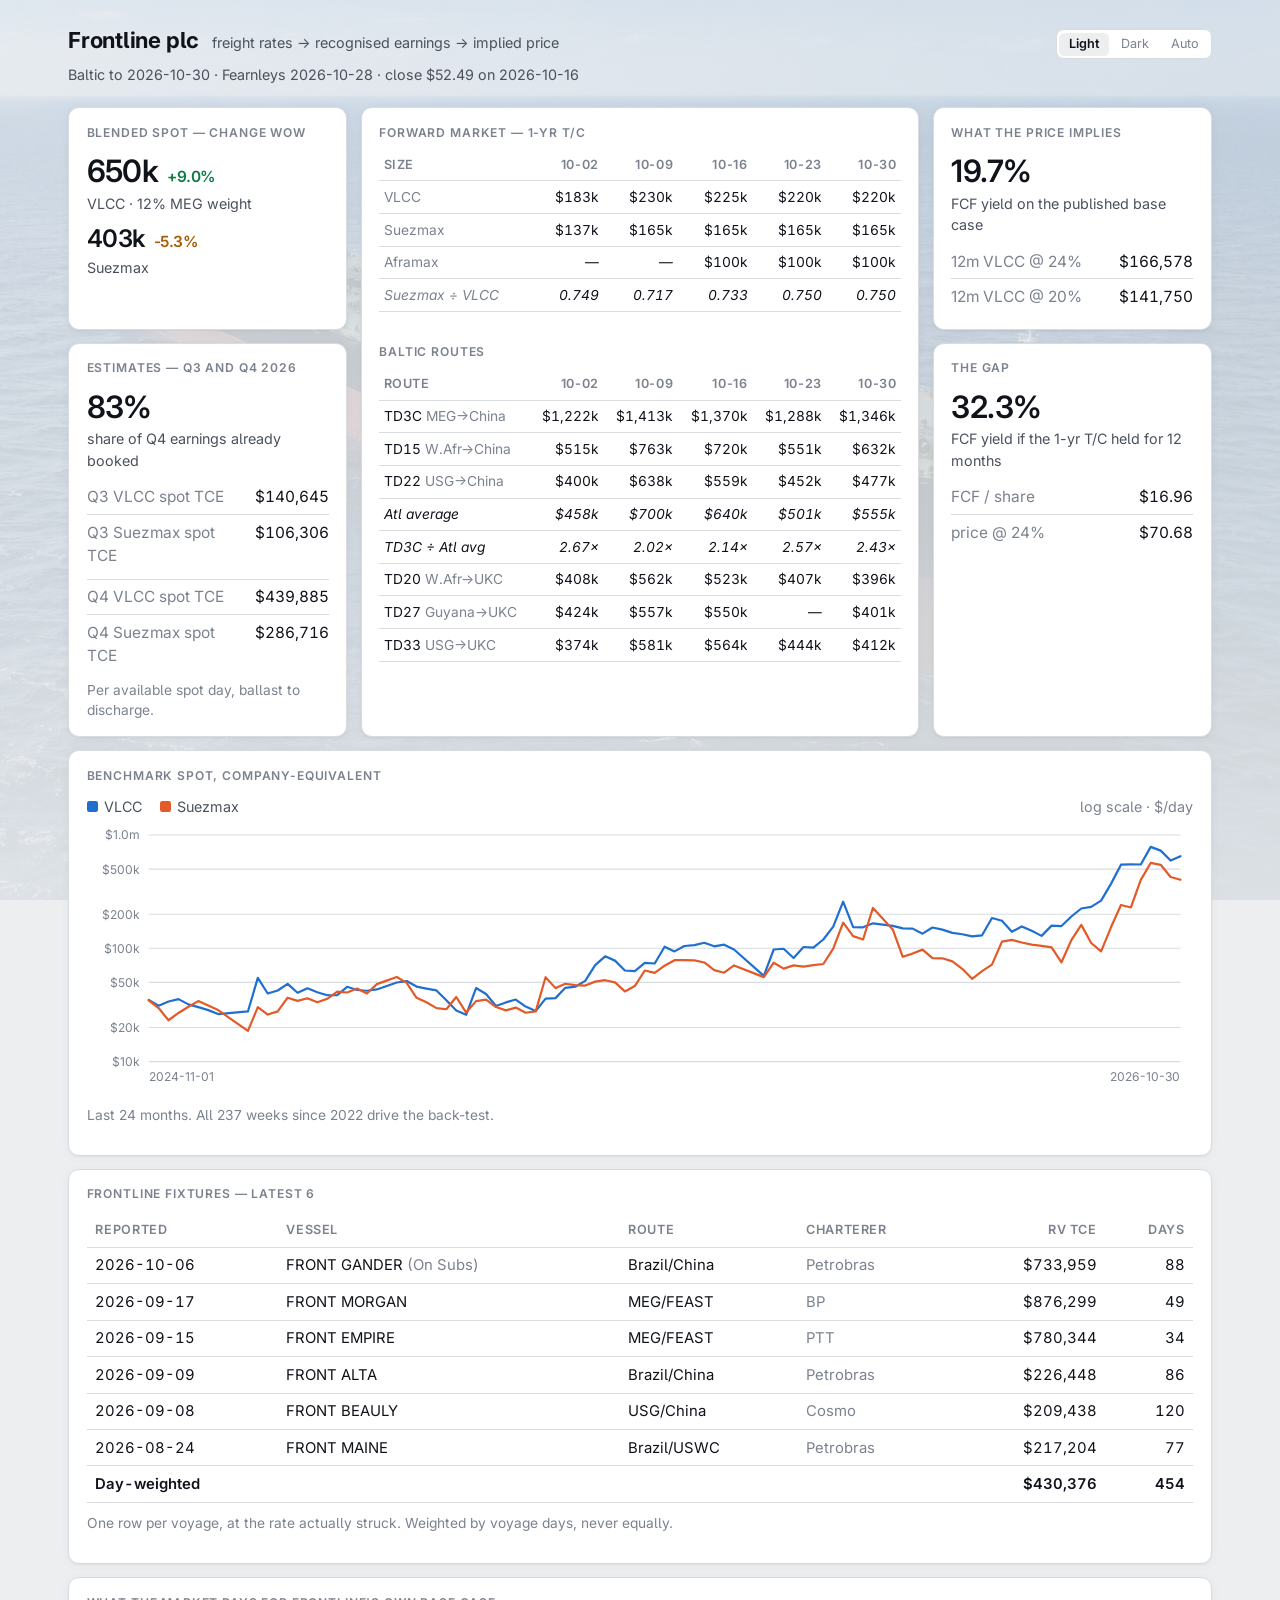
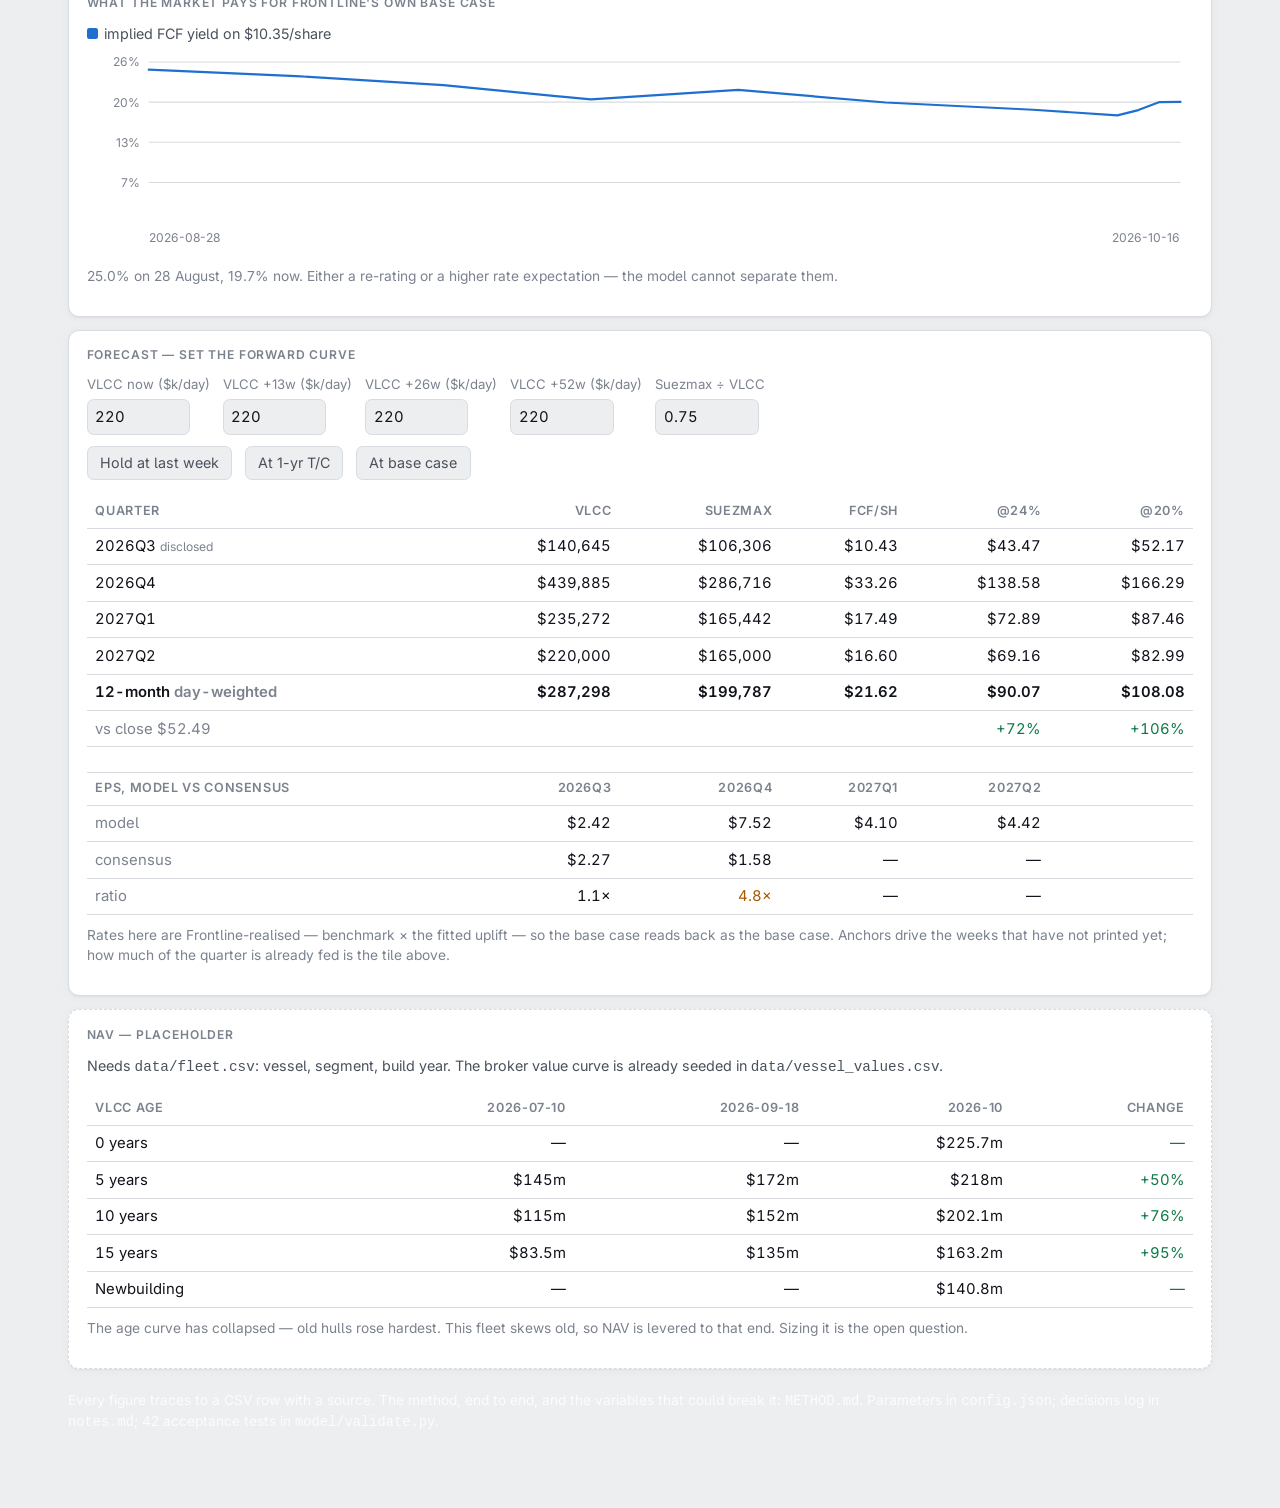
==== commit c65ee0df: "panel: light mode by default, with a theme switch Light was always in the stylesheet; nothing drove " ====
--- a/models/frontline/index.html
+++ b/models/frontline/index.html
@@ -4,6 +4,18 @@
 <meta charset="utf-8">
 <meta name="viewport" content="width=device-width, initial-scale=1">
 <title>Frontline — freight to earnings</title>
+<script>
+/* Runs before the stylesheet so the page never paints the wrong theme first.
+   Light is the default: this is read in daylight far more than at night, and
+   the hero photo is tuned for it. localStorage can throw in a private window
+   or with site data blocked, so every access is guarded and the page still
+   works with none of it. */
+(function () {
+  var t = "light";
+  try { t = localStorage.getItem("fro-theme") || "light"; } catch (e) {}
+  document.documentElement.setAttribute("data-theme", t);
+})();
+</script>
 <link rel="preconnect" href="https://fonts.googleapis.com">
 <link rel="preconnect" href="https://fonts.gstatic.com" crossorigin>
 <link rel="stylesheet" href="https://fonts.googleapis.com/css2?family=Inter:wght@400;500;600;700&display=swap">
@@ -20,8 +32,17 @@
   background-image: linear-gradient(rgb(0 0 0 / 0.45), rgb(0 0 0 / 0.72)), url("hero.jpg");
   background-size: cover; background-position: center;
 }
+/* In light mode the photo sits under a pale wash instead of a dark scrim, so
+   white cards read as panels on a bright page rather than cut-outs on a dark
+   one. Heavier toward the bottom either way, where the panels stack up. */
+:root[data-theme="light"] body:has(.hero-img)::before {
+  background-image: linear-gradient(rgb(236 238 240 / 0.74), rgb(236 238 240 / 0.93)), url("hero.jpg");
+}
 body:has(.hero-img) > .wrap { position: relative; z-index: 1; }
 body:has(.hero-img) header.page h1 { color: #fff; }
+:root[data-theme="light"] body:has(.hero-img) header.page h1 { color: var(--text-primary); }
+:root[data-theme="light"] body:has(.hero-img) header.page .sub,
+:root[data-theme="light"] body:has(.hero-img) > .wrap > .asof { color: var(--text-secondary); }
 body:has(.hero-img) header.page .sub,
 body:has(.hero-img) > .wrap > .asof,
 body:has(.hero-img) > .wrap > .note { color: rgb(255 255 255 / 0.82); }
@@ -33,6 +54,9 @@
   <header class="page">
     <h1>Frontline plc</h1>
     <span class="sub">freight rates → recognised earnings → implied price</span>
+    <span class="theme-sw" id="theme" style="margin-left:auto">
+      <button data-t="light">Light</button><button data-t="dark">Dark</button><button data-t="auto">Auto</button>
+    </span>
   </header>
   <p class="asof" id="asof">loading…</p>
 
@@ -41,8 +65,8 @@
   <div class="card full" style="margin-top:12px">
     <h2>Benchmark spot, company-equivalent</h2>
     <div class="legend">
-      <span><span class="sw" style="background:var(--series-1)"></span>VLCC</span>
-      <span><span class="sw" style="background:var(--series-2)"></span>Suezmax</span>
+      <span><span class="sw" data-series="1" style="background:var(--series-1)"></span>VLCC</span>
+      <span><span class="sw" data-series="2" style="background:var(--series-2)"></span>Suezmax</span>
       <span class="muted" style="margin-left:auto">log scale · $/day</span>
     </div>
     <div id="chart-spot"></div>
@@ -58,7 +82,7 @@
   <div class="card full" style="margin-top:12px">
     <h2>What the market pays for Frontline's own base case</h2>
     <div class="legend">
-      <span><span class="sw" style="background:var(--series-1)"></span>implied FCF yield on $10.35/share</span>
+      <span><span class="sw" data-series="1" style="background:var(--series-1)"></span>implied FCF yield on $10.35/share</span>
     </div>
     <div id="chart-yield"></div>
     <p class="note" id="note-yield"></p>
@@ -295,7 +319,7 @@
   ROUTES.map(([code, lane]) => {
     const row = `<tr>
       <td class="t">${code} <span class="muted">${lane}</span></td>
-      ${cols.map(([, r]) => `<td>${r ? "$"+fmt.k(num(r[code])) : "—"}</td>`).join("")}
+      ${cols.map(([, r]) => `<td>${r && num(r[code]) !== null ? "$"+fmt.k(num(r[code])) : "—"}</td>`).join("")}
     </tr>`;
     // the two derived VLCC lines sit directly below the lanes they come from
     if (code !== "TD22") return row;
@@ -316,21 +340,32 @@
 const cutoff = tV - WINDOW_MONTHS * 30.44 * DAY;
 const win = s => s.filter(p => p[0] >= cutoff);
 
-lineChart(document.getElementById("chart-spot"), {
-  height: 240, log: true,
-  fmtY: v => v >= 1e6 ? "$" + (v/1e6).toFixed(1) + "m" : "$" + (v/1000).toFixed(0) + "k",
-  ariaLabel: "Company-equivalent VLCC and Suezmax spot rates, 2022 to present, log scale",
-  series: [{ name: "VLCC", color: S1, points: win(V) }, { name: "Suezmax", color: S2, points: win(S) }],
-});
+const ySeries = px.filter(r => num(r.close)).map(r => [ts(r.date), m.baseFps / num(r.close)]);
+
+// Series colours come from CSS custom properties, so they have to be re-read
+// on every draw — a theme change restyles the page but not an SVG already
+// painted with literal hex values.
+function drawCharts() {
+  const cs = getComputedStyle(document.documentElement);
+  const c1 = cs.getPropertyValue("--series-1").trim();
+  const c2 = cs.getPropertyValue("--series-2").trim();
+  lineChart(document.getElementById("chart-spot"), {
+    height: 240, log: true,
+    fmtY: v => v >= 1e6 ? "$" + (v/1e6).toFixed(1) + "m" : "$" + (v/1000).toFixed(0) + "k",
+    ariaLabel: "Company-equivalent VLCC and Suezmax spot rates, 2022 to present, log scale",
+    series: [{ name: "VLCC", color: c1, points: win(V) }, { name: "Suezmax", color: c2, points: win(S) }],
+  });
+  lineChart(document.getElementById("chart-yield"), {
+    height: 180, fmtY: v => (v*100).toFixed(0) + "%",
+    ariaLabel: "Implied free cash flow yield on Frontline's published base case",
+    series: [{ name: "implied yield", color: c1, points: ySeries }],
+  });
+  for (const sw of document.querySelectorAll(".legend .sw")) {
+    if (sw.dataset.series) sw.style.background = sw.dataset.series === "2" ? c2 : c1;
+  }
+}
 document.getElementById("note-spot").textContent =
   `Last ${WINDOW_MONTHS} months. All ${V.filter(p=>p[1]!==null).length} weeks since 2022 drive the back-test.`;
-
-const ySeries = px.filter(r => num(r.close)).map(r => [ts(r.date), m.baseFps / num(r.close)]);
-lineChart(document.getElementById("chart-yield"), {
-  height: 180, fmtY: v => (v*100).toFixed(0) + "%",
-  ariaLabel: "Implied free cash flow yield on Frontline's published base case",
-  series: [{ name: "implied yield", color: S1, points: ySeries }],
-});
 document.getElementById("note-yield").textContent =
   `25.0% on 28 August, ${fmt.pct(m.impliedYieldOnBase(close))} now. Either a re-rating or a higher rate expectation — the model cannot separate them.`;
 
@@ -496,6 +531,25 @@
     return `<tr><td>${ageLabel(a)}</td>${vals.map(v=>`<td>${v===null?"—":"$"+v+"m"}</td>`).join("")}
       <td class="${ch>=0?"up":"down"}">${ch===null?"—":fmt.signed(ch,0)}</td></tr>`;
   }).join("");
+
+// ---- theme switch --------------------------------------------------------
+// The charts read their colours from CSS custom properties at draw time, so a
+// theme change has to redraw them rather than just restyle.
+const themeBox = document.getElementById("theme");
+function paintTheme(t) {
+  document.documentElement.setAttribute("data-theme", t);
+  try { localStorage.setItem("fro-theme", t); } catch (e) {}
+  for (const btn of themeBox.querySelectorAll("button"))
+    btn.setAttribute("aria-pressed", String(btn.dataset.t === t));
+  drawCharts();
+}
+themeBox.addEventListener("click", e => {
+  const b = e.target.closest("button[data-t]");
+  if (b) paintTheme(b.dataset.t);
+});
+let curTheme = "light";
+try { curTheme = localStorage.getItem("fro-theme") || "light"; } catch (e) {}
+paintTheme(curTheme);
 </script>
 </body>
 </html>
--- a/core/style.css
+++ b/core/style.css
@@ -1,18 +1,25 @@
 :root {
   color-scheme: light;
-  --surface-0: #f6f6f4;
-  --surface-1: #fcfcfb;
-  --line: #e3e2dd;
-  --text-primary: #0b0b0b;
-  --text-secondary: #52514e;
-  --text-muted: #85837c;
-  --series-1: #2a78d6;
-  --series-2: #eb6834;
-  --good: #0f7a4d;
-  --warn: #b25c00;
-}
+  /* Page a shade cooler and darker than the card, so a white panel reads as a
+     panel rather than as the page. The old pair (#f6f6f4 / #fcfcfb) was six
+     points apart and the cards floated. */
+  --surface-0: #eceef0;
+  --surface-1: #ffffff;
+  --line: #d8dce0;
+  --text-primary: #10131a;
+  --text-secondary: #4a515c;
+  --text-muted: #7b828e;
+  --series-1: #1f6fd0;
+  --series-2: #e35a28;
+  --good: #0d7a46;
+  --warn: #a85c00;
+  --card-shadow: 0 1px 2px rgb(16 19 26 / 0.05), 0 1px 10px rgb(16 19 26 / 0.04);
+}
+/* Dark is opt-in only: the page defaults to light and the toggle writes
+   data-theme. The OS preference no longer decides, because the hero photo and
+   the scrim are tuned per theme and a silent switch made them disagree. */
 @media (prefers-color-scheme: dark) {
-  :root:not([data-theme="light"]) {
+  :root[data-theme="auto"] {
     color-scheme: dark;
     --surface-0: #121211;
     --surface-1: #1a1a19;
@@ -26,12 +33,24 @@
     --warn: #e0954a;
   }
 }
+:root[data-theme="dark"], :root[data-theme="auto"] {
+  --card-shadow: 0 1px 2px rgb(0 0 0 / 0.4);
+}
 :root[data-theme="dark"] {
   color-scheme: dark;
   --surface-0: #121211; --surface-1: #1a1a19; --line: #322f2c;
   --text-primary: #f0efec; --text-secondary: #c3c2b7; --text-muted: #8f8d84;
   --series-1: #3987e5; --series-2: #d95926; --good: #4fbd84; --warn: #e0954a;
 }
+
+/* Theme toggle — three states, sitting in the header. */
+.theme-sw { display: inline-flex; gap: 2px; padding: 2px; border-radius: 7px;
+  border: 1px solid var(--line); background: var(--surface-1); }
+.theme-sw button { font: inherit; font-size: 11.5px; line-height: 1; cursor: pointer;
+  padding: 5px 9px; border: 0; border-radius: 5px; background: transparent;
+  color: var(--text-muted); }
+.theme-sw button[aria-pressed="true"] { background: var(--surface-0);
+  color: var(--text-primary); font-weight: 600; }
 
 * { box-sizing: border-box; }
 html, body { margin: 0; background: var(--surface-0); color: var(--text-primary); }
@@ -66,6 +85,7 @@
 .card {
   background: var(--surface-1); border: 1px solid var(--line);
   border-radius: 10px; padding: 14px 16px;
+  box-shadow: var(--card-shadow);
 }
 .card.full { grid-column: 1 / -1; }
 .tiles3 { display: grid; gap: 12px; grid-template-columns: 0.75fr 1.5fr 0.75fr; align-items: stretch; }
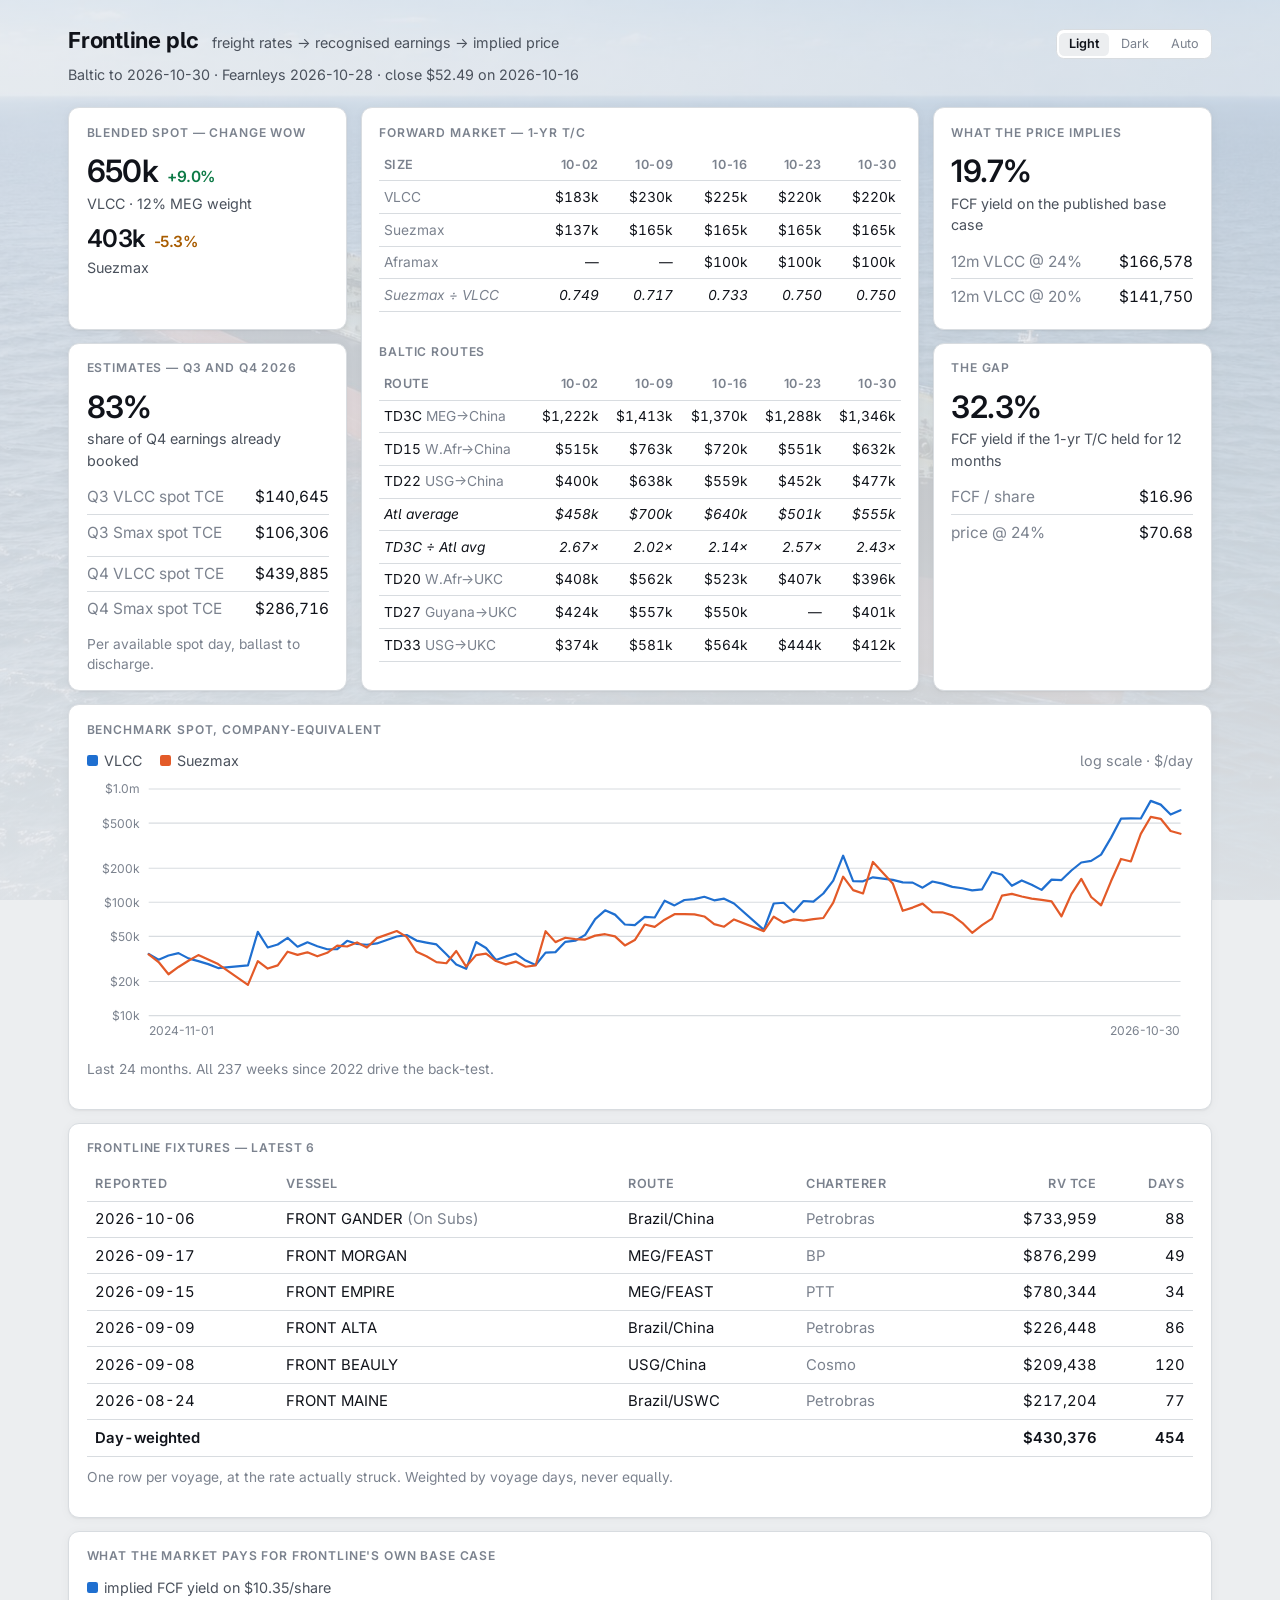
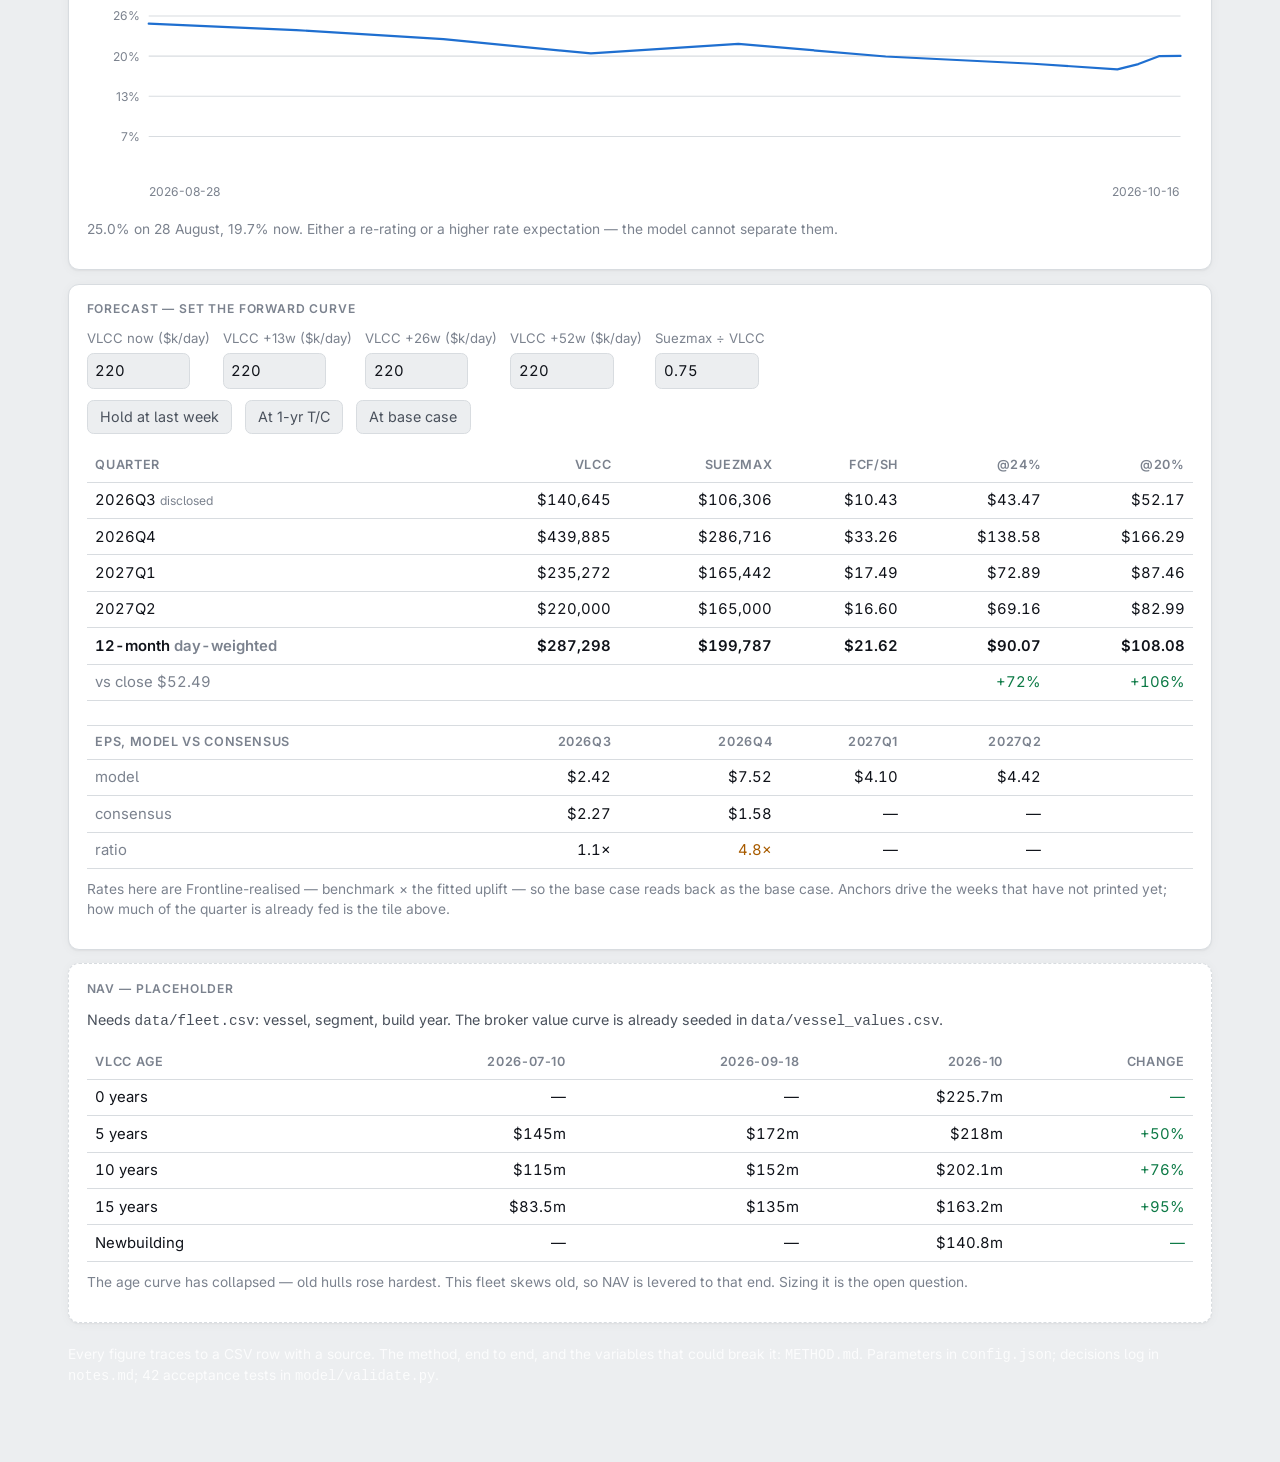
==== commit 5abd0c61: "panel: Smax in the estimates tile so every row fits one line "Q3 Suezmax spot TCE" wrapped in the na" ====
--- a/models/frontline/index.html
+++ b/models/frontline/index.html
@@ -284,9 +284,9 @@
        rate plus the forward curve, weighted by the kernel — it moves with the
        preset, and matches the forecast table's row. -->
   <div class="rowline" style="margin-top:8px"><span class="muted">${qShort(discQ)} VLCC spot TCE</span><span id="ed-v">—</span></div>
-  <div class="rowline"><span class="muted">${qShort(discQ)} Suezmax spot TCE</span><span id="ed-s">—</span></div>
+  <div class="rowline"><span class="muted">${qShort(discQ)} Smax spot TCE</span><span id="ed-s">—</span></div>
   <div class="rowline" style="margin-top:6px"><span class="muted">${qShort(liveQ)} VLCC spot TCE</span><span id="eq-v">—</span></div>
-  <div class="rowline"><span class="muted">${qShort(liveQ)} Suezmax spot TCE</span><span id="eq-s">—</span></div>
+  <div class="rowline"><span class="muted">${qShort(liveQ)} Smax spot TCE</span><span id="eq-s">—</span></div>
   <div class="note" style="margin-top:8px">Per available spot day, ballast to discharge.</div>
 </div>
 
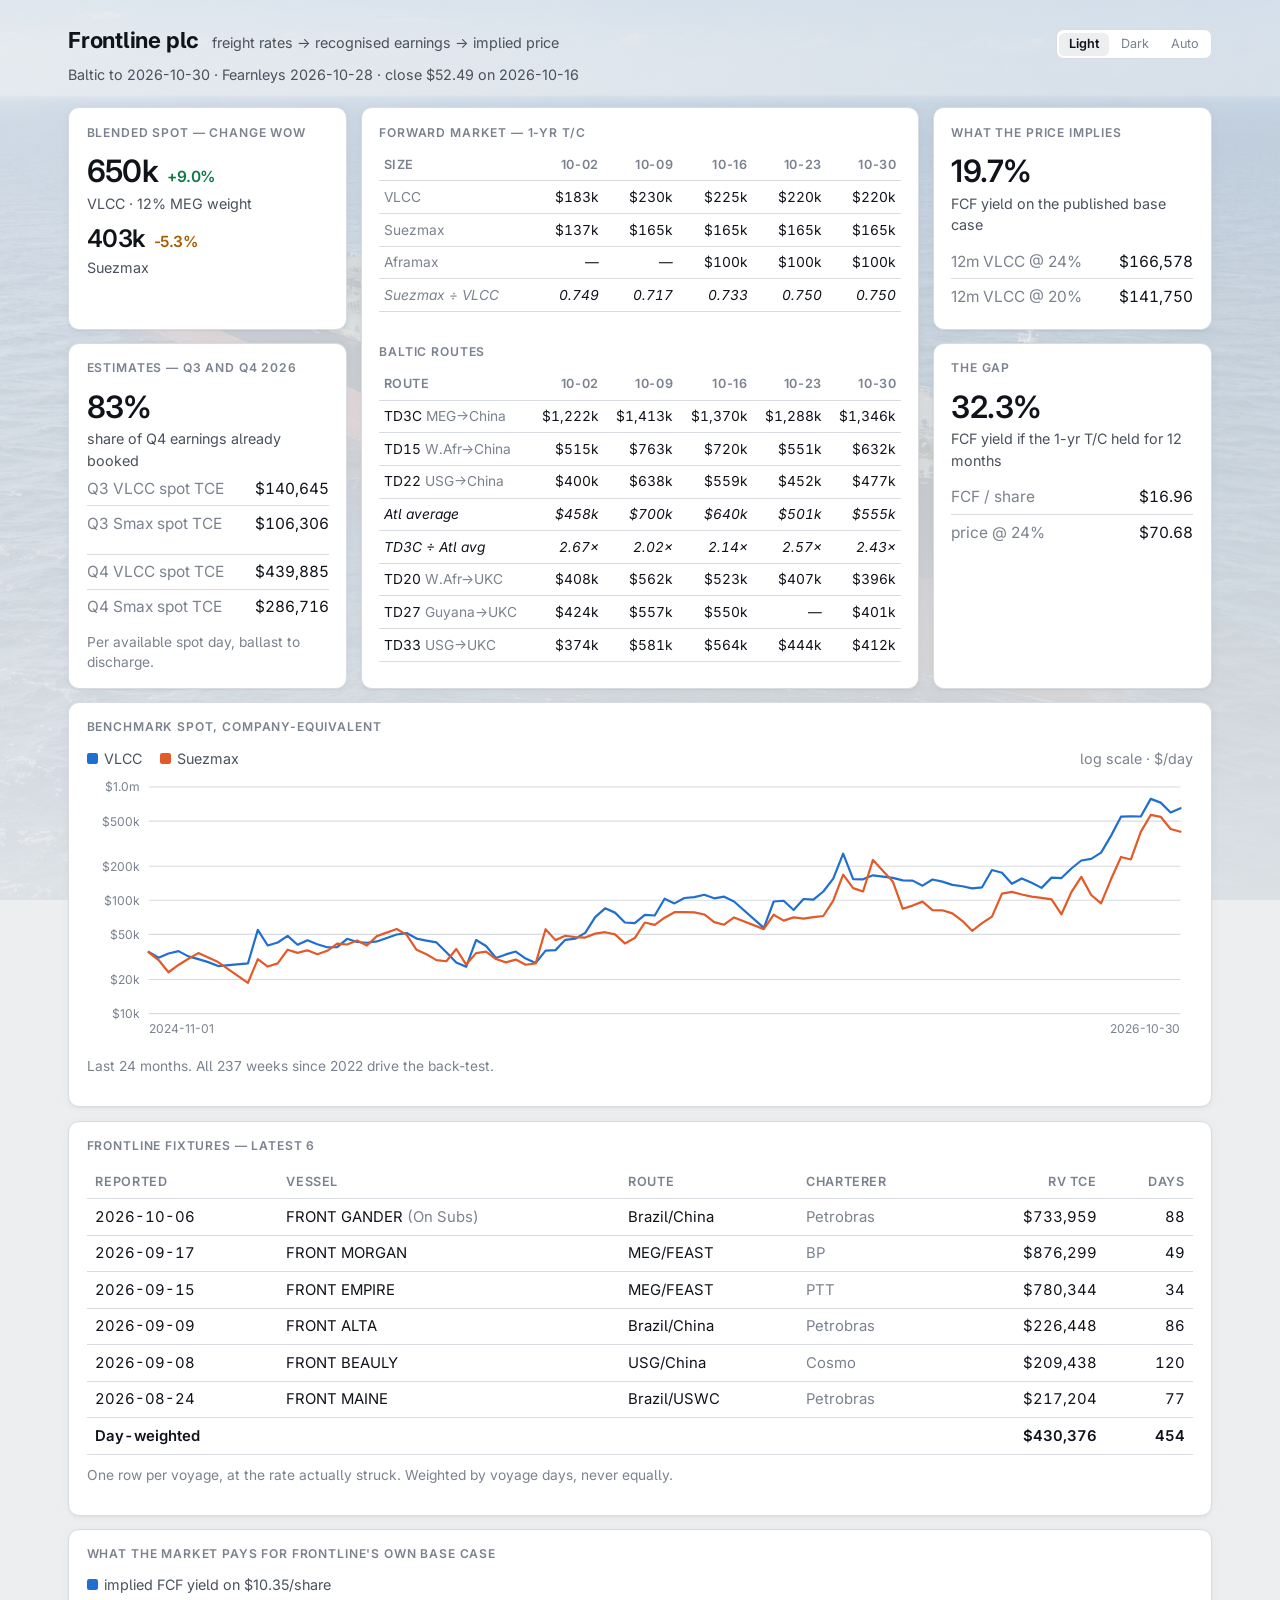
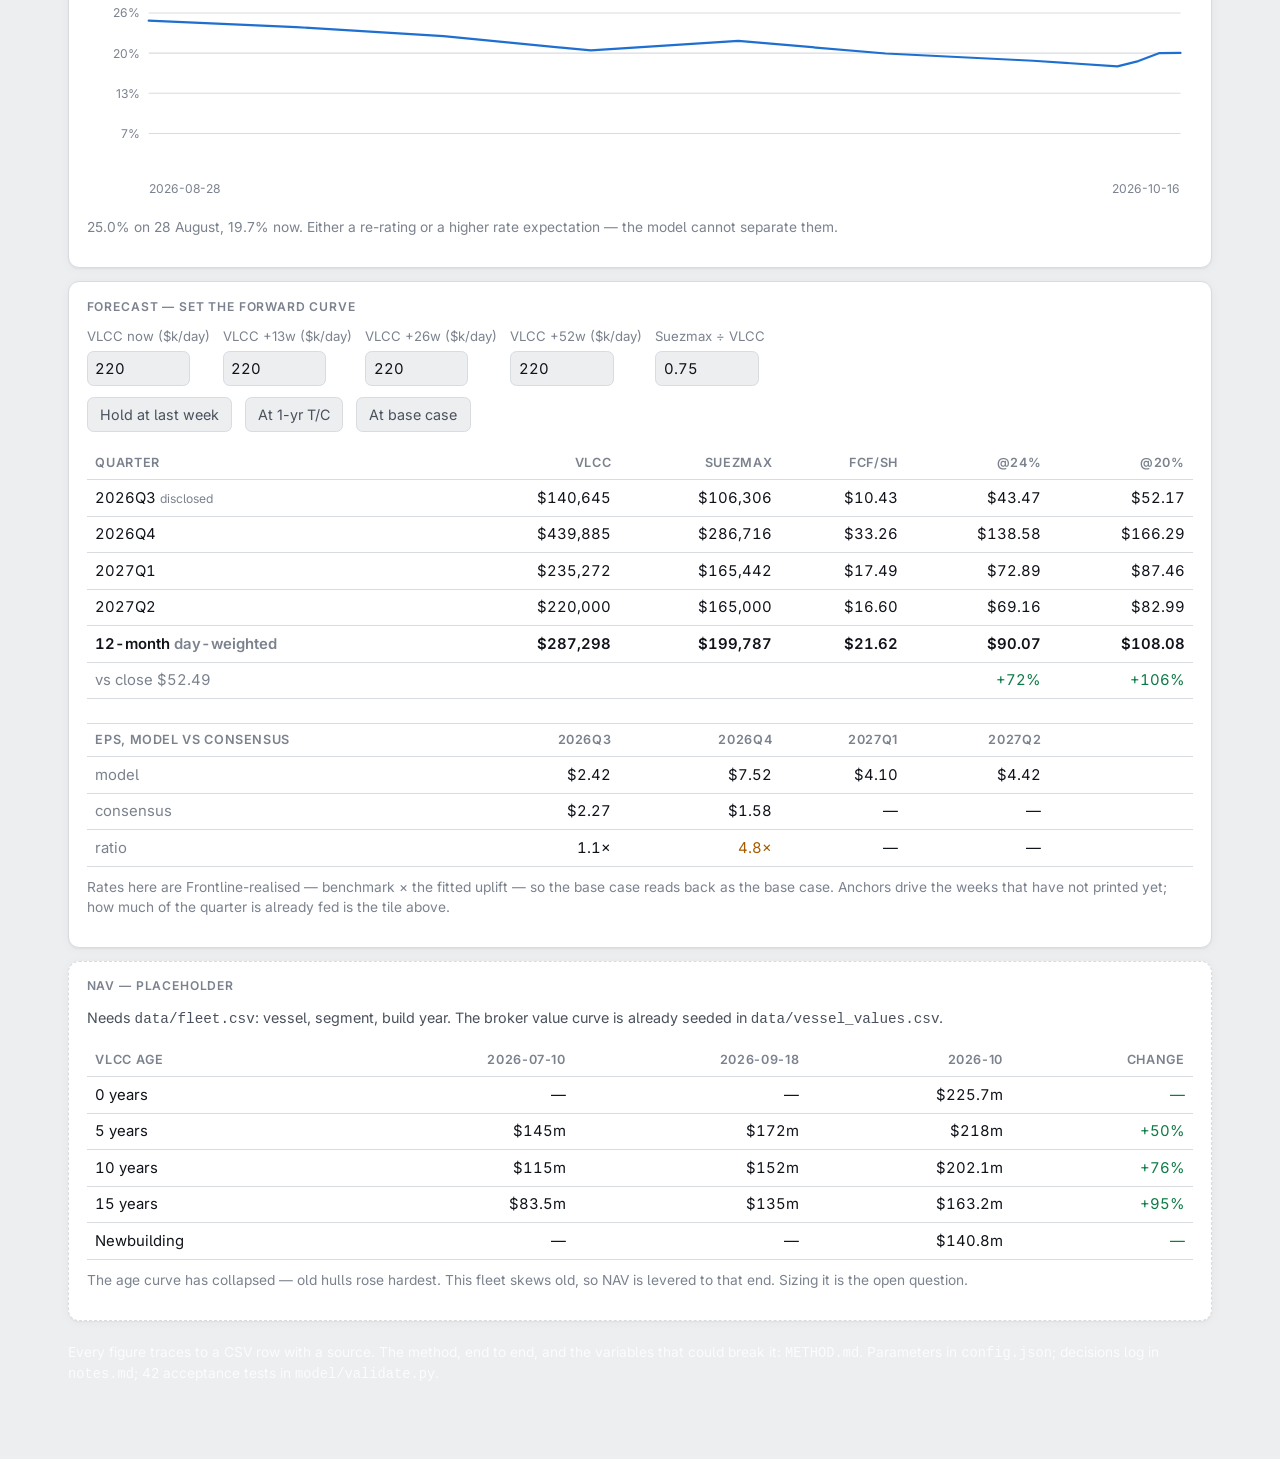
==== commit ea95a8b4: "panel: one break between the Q3 and Q4 groups in the estimates tile The four rate rows had an 8px ga" ====
--- a/models/frontline/index.html
+++ b/models/frontline/index.html
@@ -283,9 +283,9 @@
        and does not move. The live quarter is printed weeks at their published
        rate plus the forward curve, weighted by the kernel — it moves with the
        preset, and matches the forecast table's row. -->
-  <div class="rowline" style="margin-top:8px"><span class="muted">${qShort(discQ)} VLCC spot TCE</span><span id="ed-v">—</span></div>
+  <div class="rowline"><span class="muted">${qShort(discQ)} VLCC spot TCE</span><span id="ed-v">—</span></div>
   <div class="rowline"><span class="muted">${qShort(discQ)} Smax spot TCE</span><span id="ed-s">—</span></div>
-  <div class="rowline" style="margin-top:6px"><span class="muted">${qShort(liveQ)} VLCC spot TCE</span><span id="eq-v">—</span></div>
+  <div class="rowline" style="margin-top:12px"><span class="muted">${qShort(liveQ)} VLCC spot TCE</span><span id="eq-v">—</span></div>
   <div class="rowline"><span class="muted">${qShort(liveQ)} Smax spot TCE</span><span id="eq-s">—</span></div>
   <div class="note" style="margin-top:8px">Per available spot day, ballast to discharge.</div>
 </div>
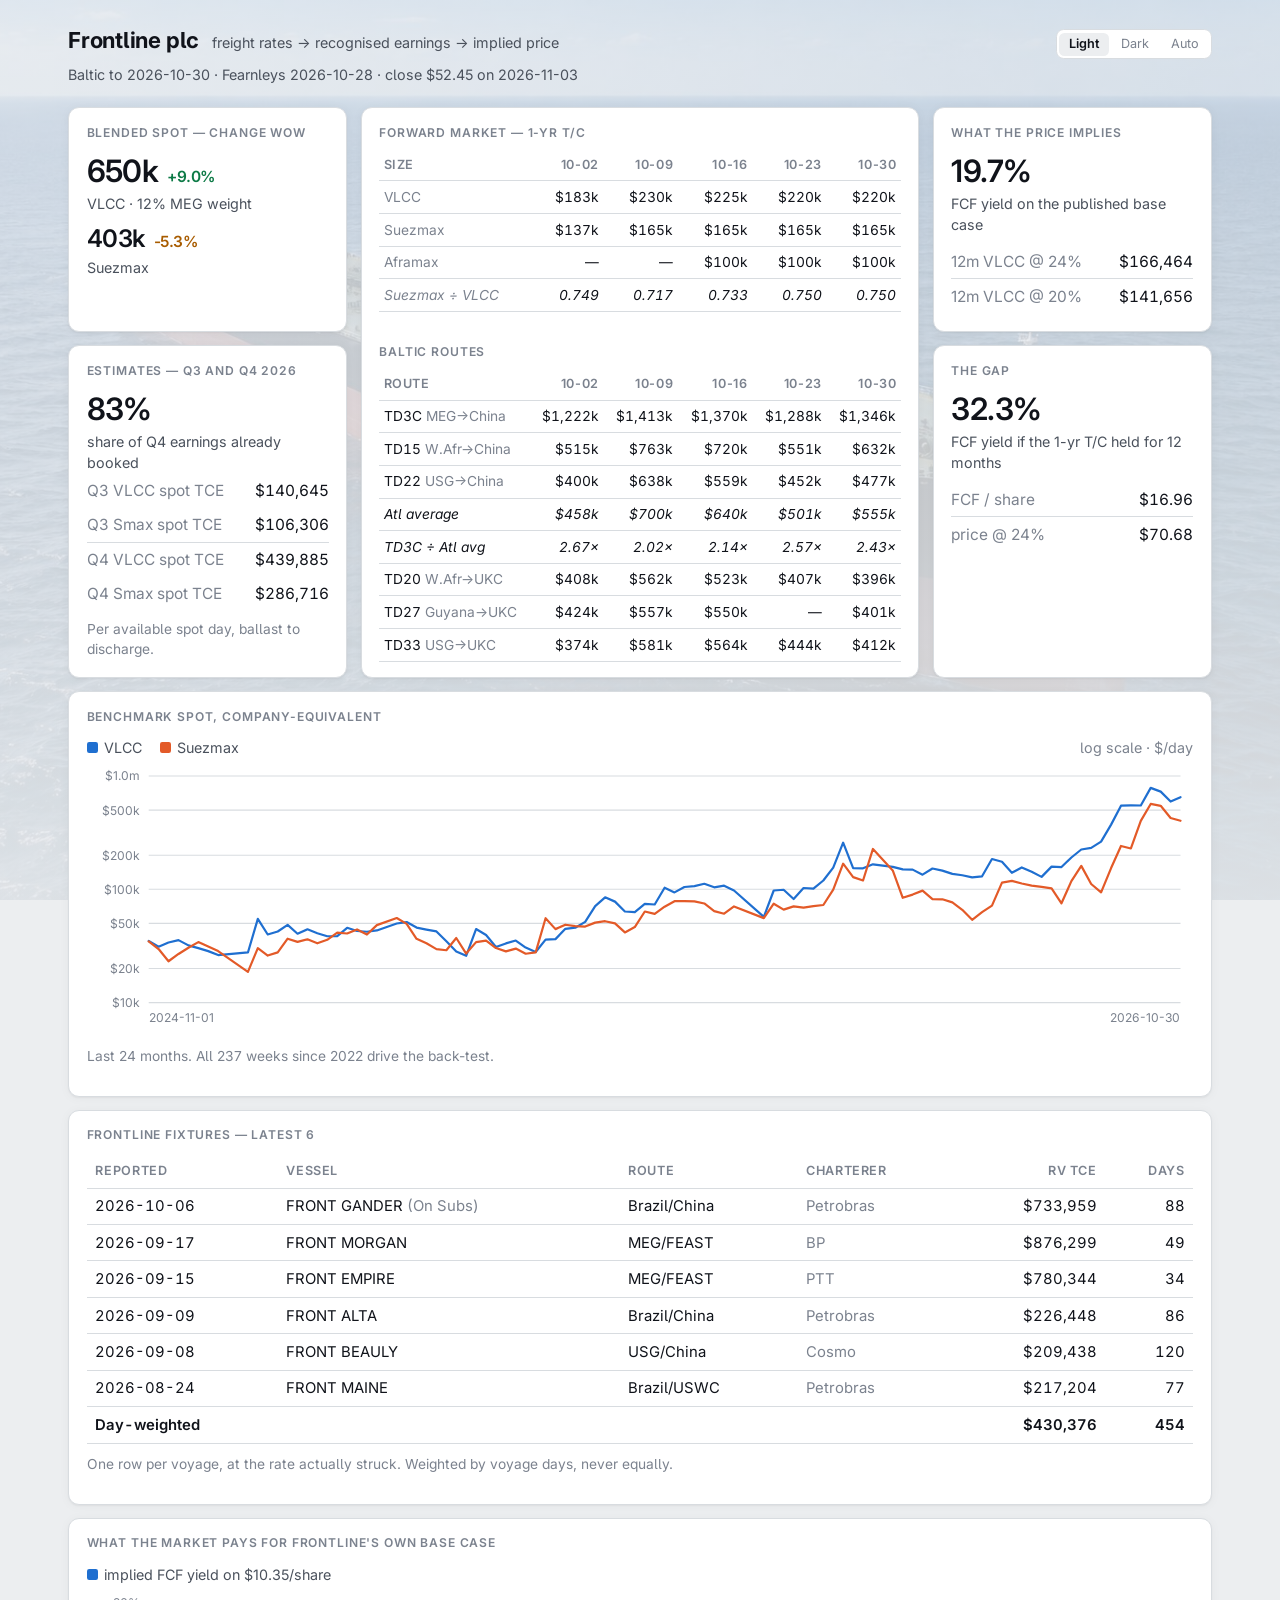
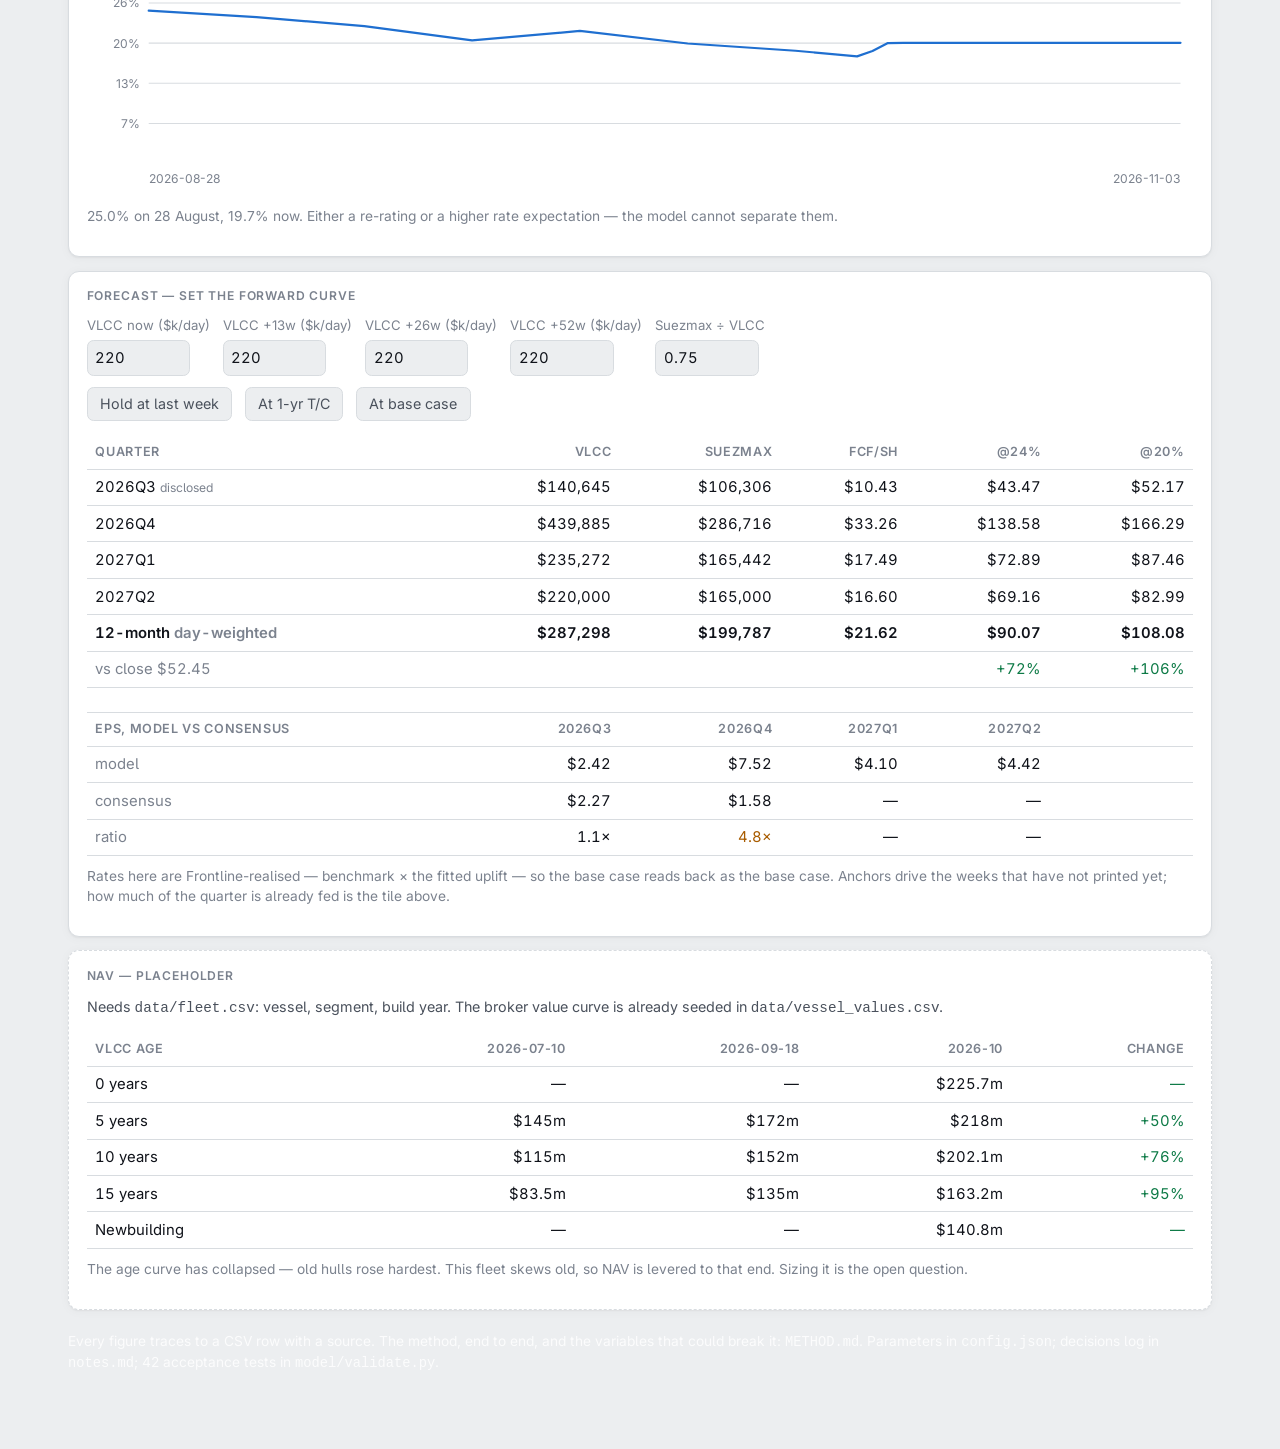
==== commit a0e022da: "panel: one partition in the estimates tile, no rules between rows .rowline draws a border between ev" ====
--- a/models/frontline/index.html
+++ b/models/frontline/index.html
@@ -283,10 +283,12 @@
        and does not move. The live quarter is printed weeks at their published
        rate plus the forward curve, weighted by the kernel — it moves with the
        preset, and matches the forecast table's row. -->
-  <div class="rowline"><span class="muted">${qShort(discQ)} VLCC spot TCE</span><span id="ed-v">—</span></div>
-  <div class="rowline"><span class="muted">${qShort(discQ)} Smax spot TCE</span><span id="ed-s">—</span></div>
-  <div class="rowline" style="margin-top:12px"><span class="muted">${qShort(liveQ)} VLCC spot TCE</span><span id="eq-v">—</span></div>
-  <div class="rowline"><span class="muted">${qShort(liveQ)} Smax spot TCE</span><span id="eq-s">—</span></div>
+  <div class="qrows">
+    <div class="rowline"><span class="muted">${qShort(discQ)} VLCC spot TCE</span><span id="ed-v">—</span></div>
+    <div class="rowline"><span class="muted">${qShort(discQ)} Smax spot TCE</span><span id="ed-s">—</span></div>
+    <div class="rowline part"><span class="muted">${qShort(liveQ)} VLCC spot TCE</span><span id="eq-v">—</span></div>
+    <div class="rowline"><span class="muted">${qShort(liveQ)} Smax spot TCE</span><span id="eq-s">—</span></div>
+  </div>
   <div class="note" style="margin-top:8px">Per available spot day, ballast to discharge.</div>
 </div>
 
--- a/core/style.css
+++ b/core/style.css
@@ -113,6 +113,11 @@
 /* Inter is drawn loose for body copy; the display numbers read better pulled in. */
 .hero { letter-spacing: -0.018em; }
 h2 { letter-spacing: -0.009em; }
+/* Estimates tile: the four rate rows are two pairs, not four peers. No rule
+   between the two rows of one quarter — a single partition divides Q3 from Q4,
+   and every row keeps the same height, so the grouping is the only signal. */
+.qrows .rowline + .rowline { border-top: 0; }
+.qrows .rowline.part { border-top: 1px solid var(--line); }
 .muted { color: var(--text-muted); }
 /* Derived rows — ratios and averages computed from the rows above them, not
    assessments in their own right. Italic so the eye separates them from the
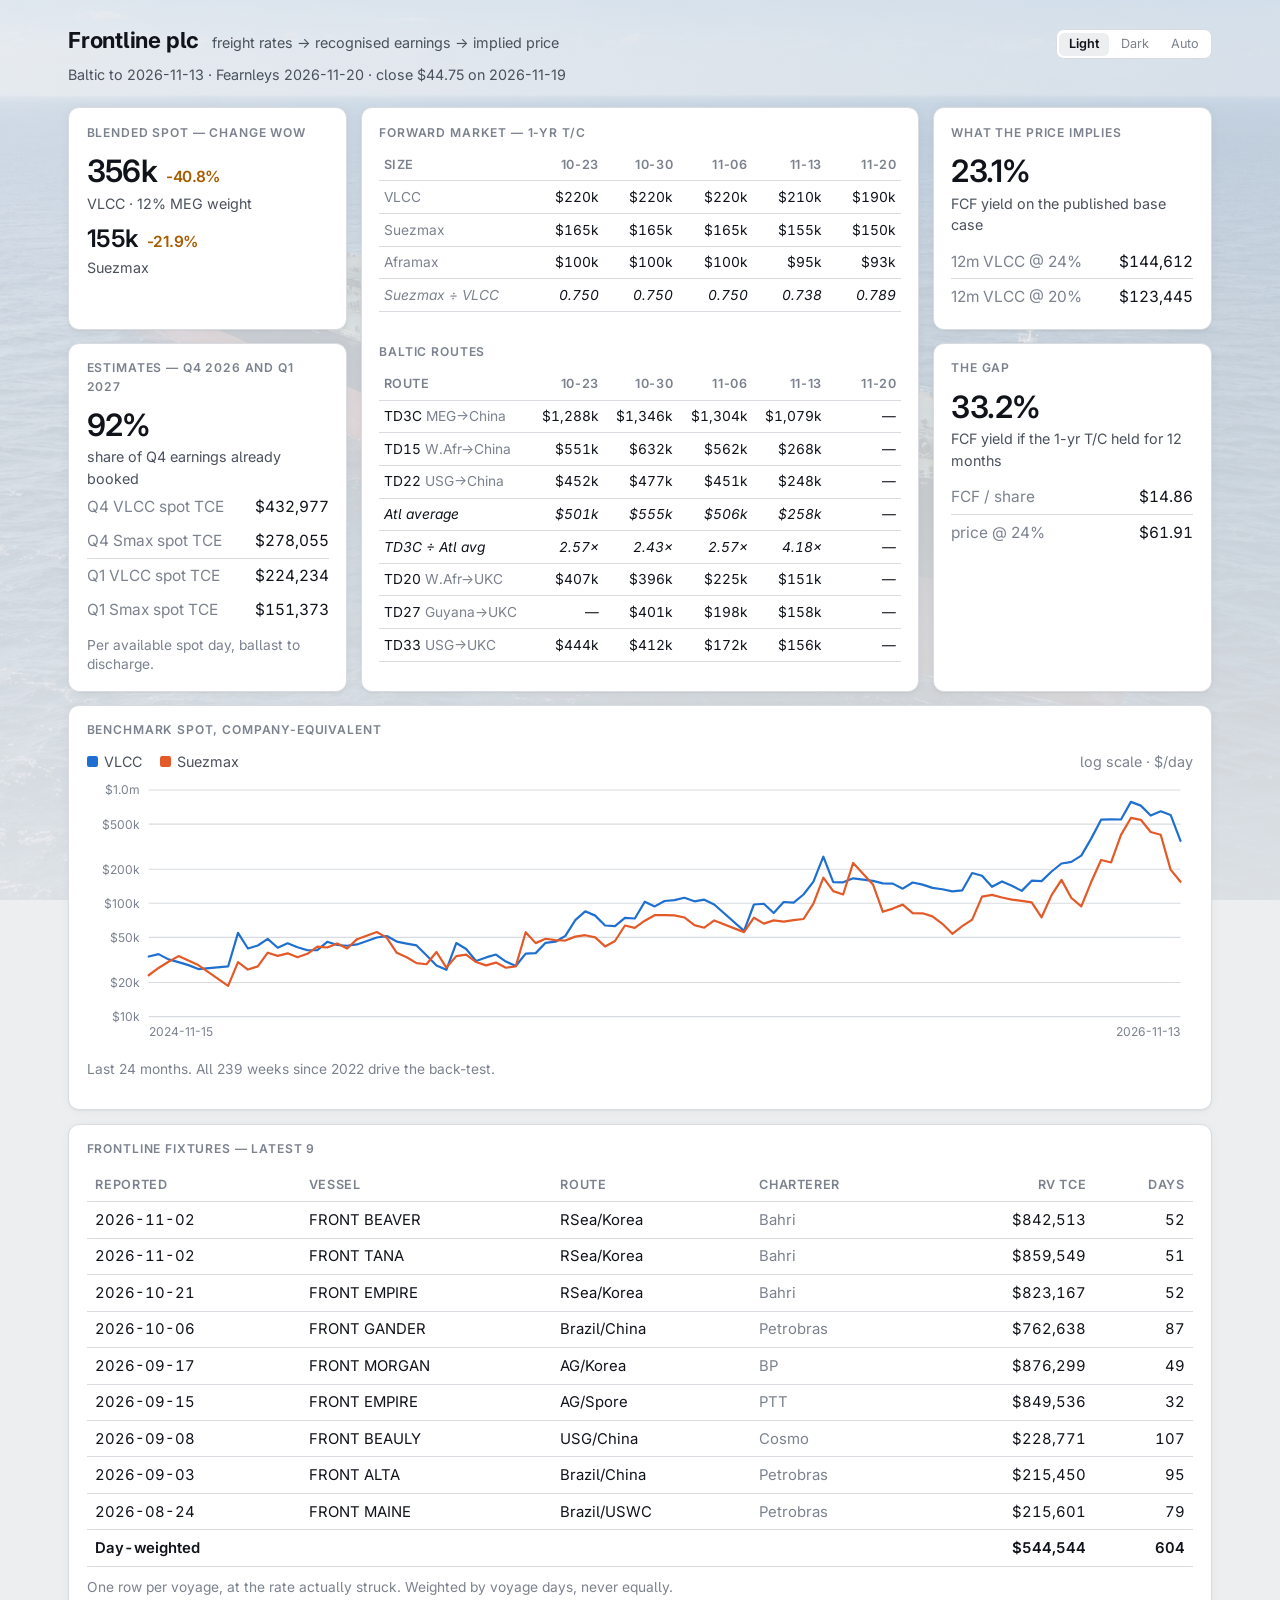
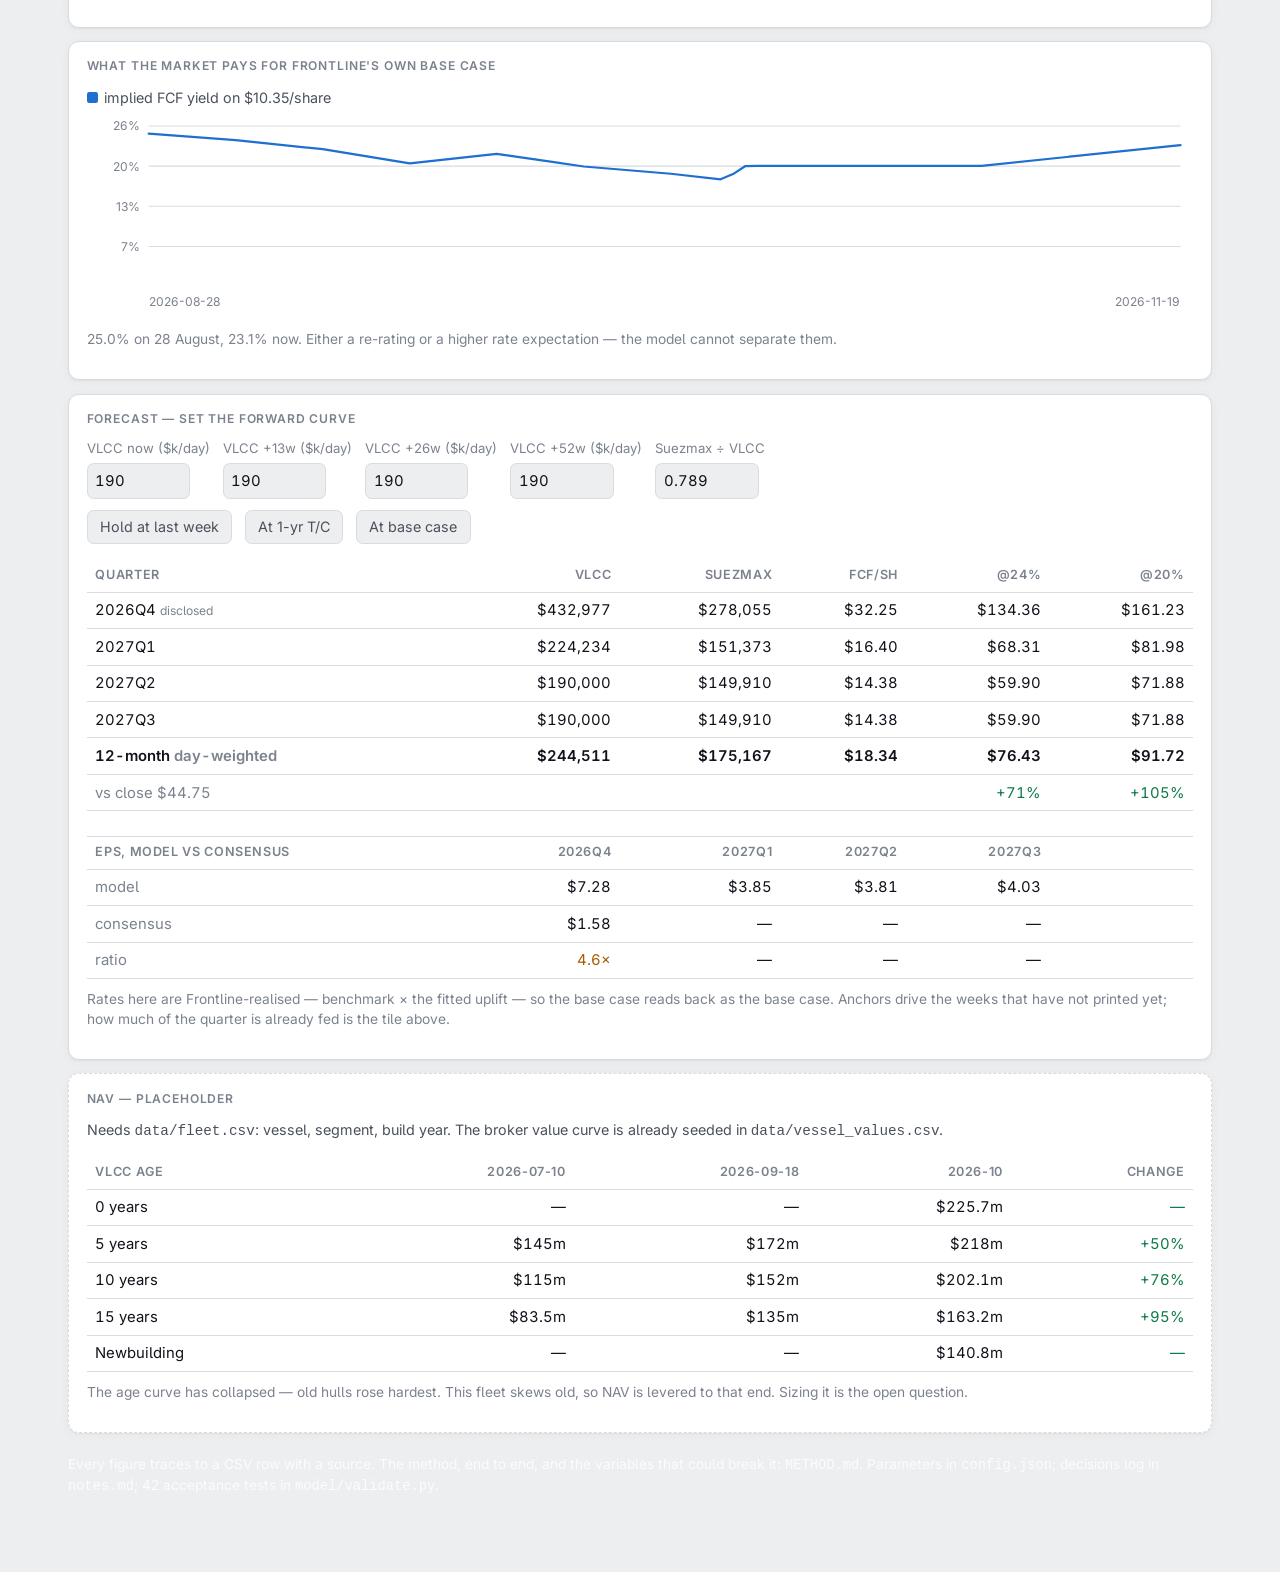
==== commit 4e6aaa7f: "model: Q3 2026 actuals, and re-measure k and both uplifts Q3 reported 2026-11-20. VLCC spot TCE 148," ====
--- a/models/frontline/index.html
+++ b/models/frontline/index.html
@@ -176,12 +176,16 @@
 // 100% fed and tells you nothing.
 const liveQ = cfg.quarters_12m.find(q => quarterBounds(q)[1] > today) ?? cfg.quarters_12m.at(-1);
 const discQ = cfg.quarters_12m[0];
+// Once Frontline reports, the disclosed quarter IS the running one — from
+// 2026-11-20 both are 2026Q4 — and the tile would print it twice. Show the
+// next quarter instead: the disclosed rate for one, the kernel for the other.
+const fwdQ = discQ === liveQ ? (cfg.quarters_12m[1] ?? liveQ) : liveQ;
 const qShort = q => "Q" + q.slice(-1);
 const qYear  = q => q.slice(0, 4);
 // "Q3 and Q4 2026" when they share a year, "Q4 2026 and Q1 2027" when they don't
-const estHead = qYear(discQ) === qYear(liveQ)
-  ? `${qShort(discQ)} and ${qShort(liveQ)} ${qYear(liveQ)}`
-  : `${qShort(discQ)} ${qYear(discQ)} and ${qShort(liveQ)} ${qYear(liveQ)}`;
+const estHead = qYear(discQ) === qYear(fwdQ)
+  ? `${qShort(discQ)} and ${qShort(fwdQ)} ${qYear(fwdQ)}`
+  : `${qShort(discQ)} ${qYear(discQ)} and ${qShort(fwdQ)} ${qYear(fwdQ)}`;
 const qV = kernelQuarter(VU, liveQ, kv), qS = kernelQuarter(SU, liveQ, ks);
 const [qsMs, qeMs] = quarterBounds(liveQ);
 const qLen = Math.round((qeMs - qsMs) / DAY);
@@ -286,8 +290,8 @@
   <div class="qrows">
     <div class="rowline"><span class="muted">${qShort(discQ)} VLCC spot TCE</span><span id="ed-v">—</span></div>
     <div class="rowline"><span class="muted">${qShort(discQ)} Smax spot TCE</span><span id="ed-s">—</span></div>
-    <div class="rowline part"><span class="muted">${qShort(liveQ)} VLCC spot TCE</span><span id="eq-v">—</span></div>
-    <div class="rowline"><span class="muted">${qShort(liveQ)} Smax spot TCE</span><span id="eq-s">—</span></div>
+    <div class="rowline part"><span class="muted">${qShort(fwdQ)} VLCC spot TCE</span><span id="eq-v">—</span></div>
+    <div class="rowline"><span class="muted">${qShort(fwdQ)} Smax spot TCE</span><span id="eq-s">—</span></div>
   </div>
   <div class="note" style="margin-top:8px">Per available spot day, ballast to discharge.</div>
 </div>
@@ -483,7 +487,7 @@
       <tr><td class="muted">ratio</td>${qs.map(q => C[q] ? `<td class="${epsBy[q]/C[q]>1.5?"down":""}">${(epsBy[q]/C[q]).toFixed(1)}&times;</td>` : "<td>—</td>").join("")}<td></td></tr>`;
   }
   document.getElementById("fc").innerHTML = rows;
-  for (const [q, pfx] of [[discQ, "ed"], [liveQ, "eq"]]) {
+  for (const [q, pfx] of [[discQ, "ed"], [fwdQ, "eq"]]) {
     const r = liveRates[q]; if (!r) continue;
     document.getElementById(pfx + "-v").textContent = fmt.usd(r.v);
     document.getElementById(pfx + "-s").textContent = fmt.usd(r.s);
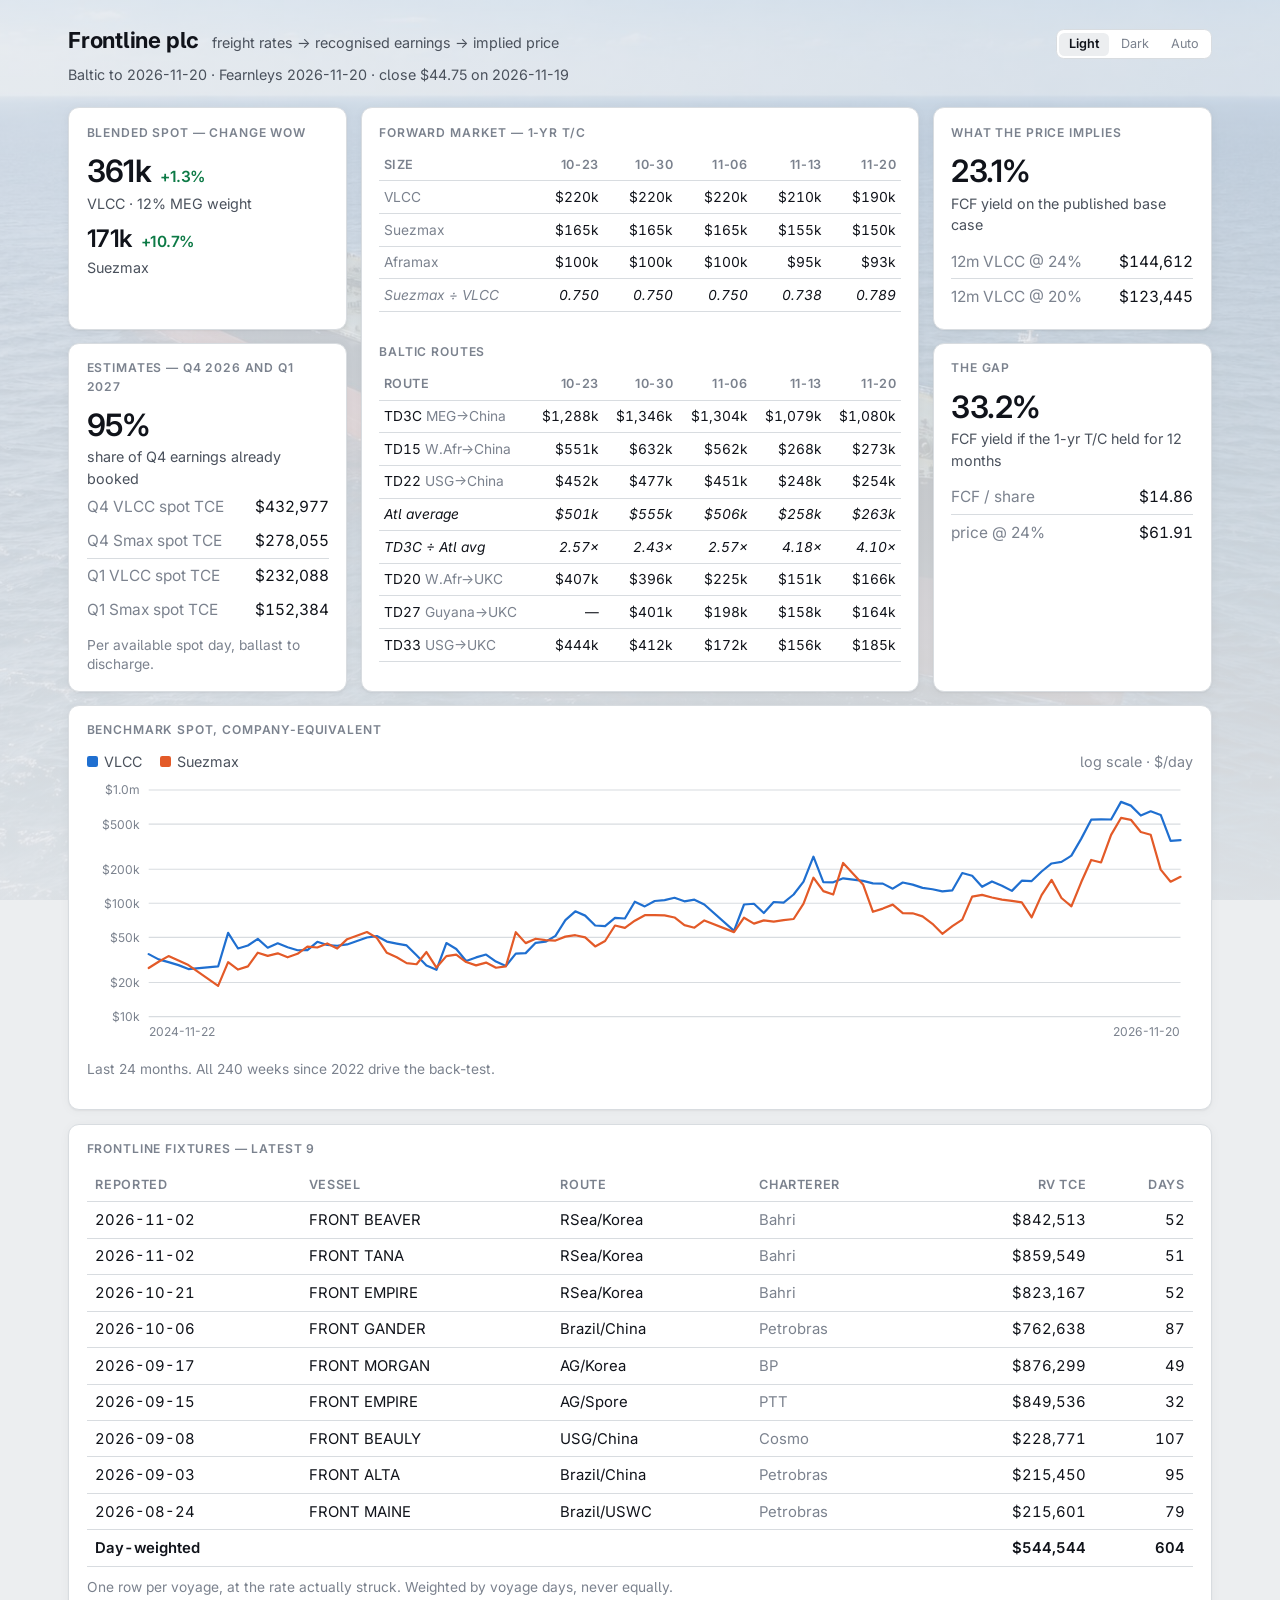
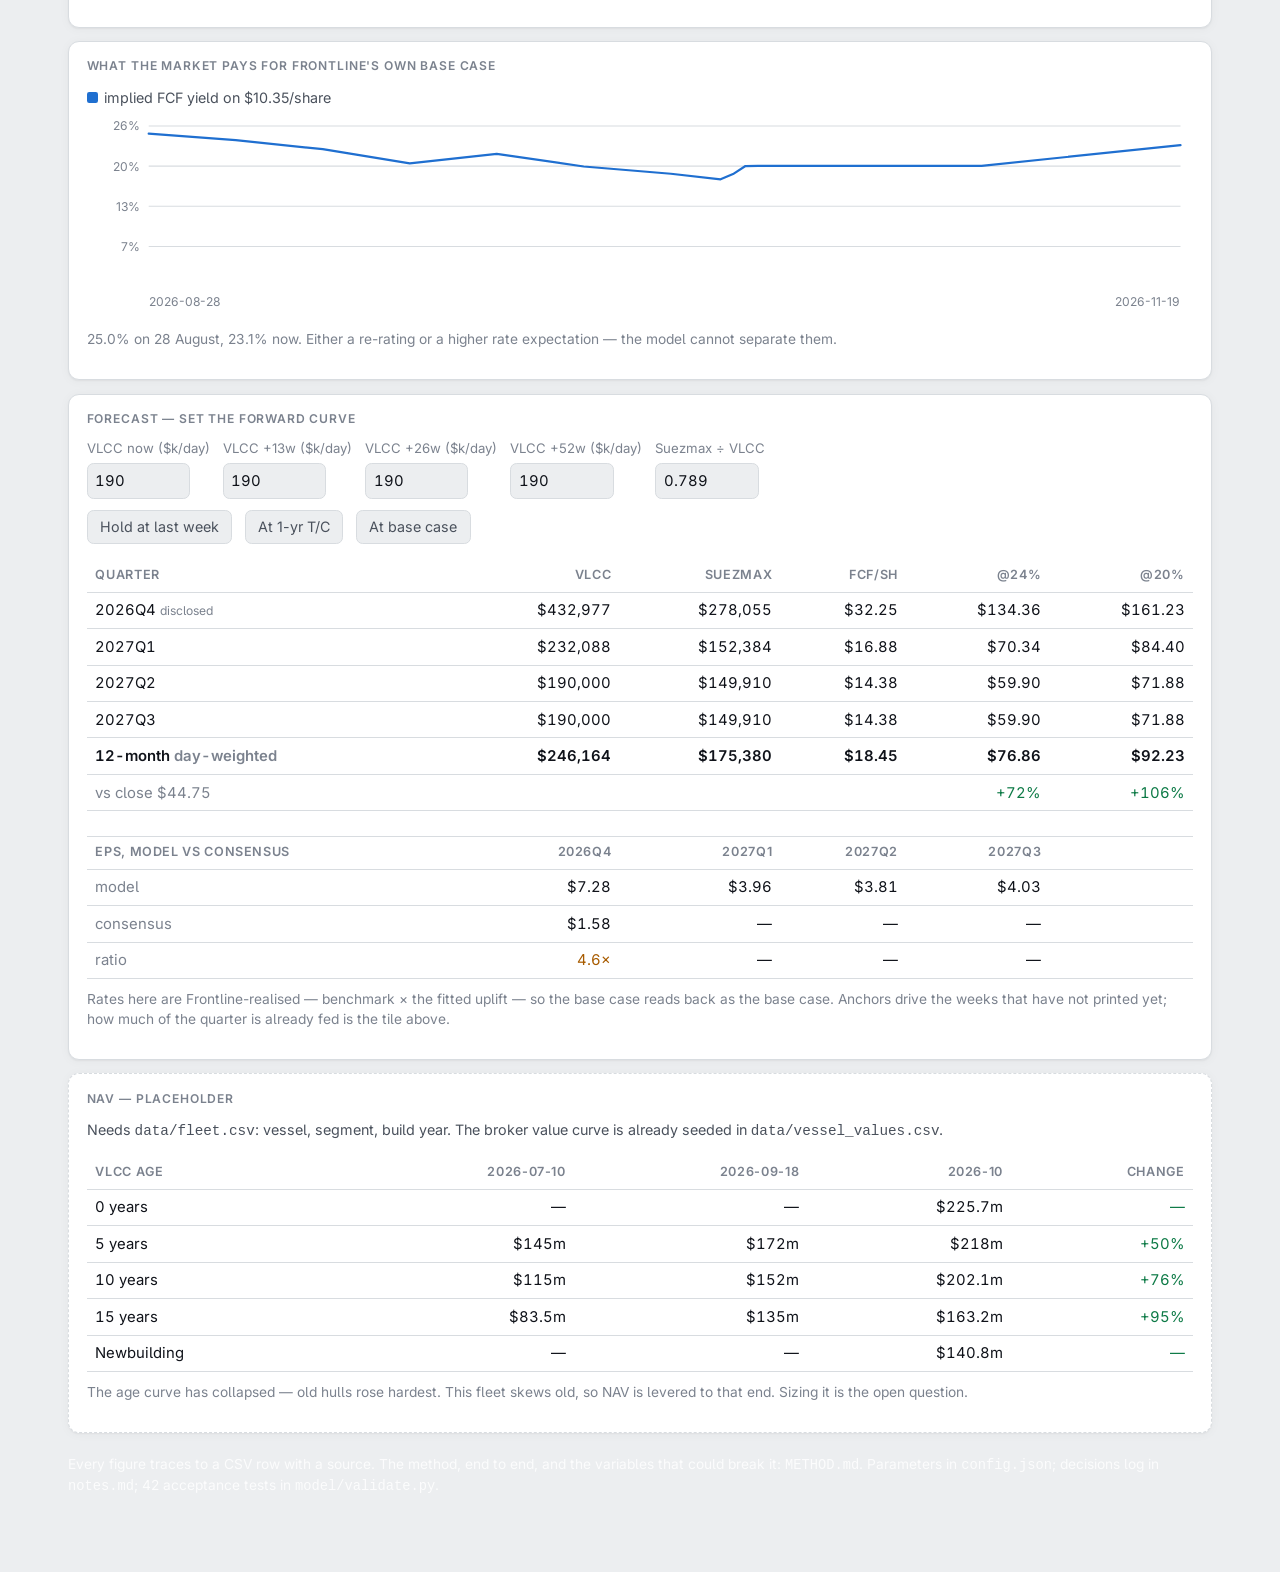
==== commit c8ea2905: "fix: data files were being served from browser cache The page fetched every CSV and config.json with" ====
--- a/models/frontline/index.html
+++ b/models/frontline/index.html
@@ -120,12 +120,18 @@
 import { lineChart } from "../../core/viz.js";
 
 const DAY = 86400000;
-const get = async f => parseCSV(await (await fetch(f)).text());
+// cache: "no-cache" forces the browser to revalidate every data file with the
+// server instead of serving its stored copy. GitHub Pages sets caching headers
+// on these CSVs, so a plain fetch() renders last week's numbers off a current
+// deployment until someone hard-refreshes - which is what kept happening.
+// Not "no-store": revalidation still returns 304 when nothing changed, so an
+// unchanged file costs a round trip and no body.
+const get = async f => parseCSV(await (await fetch(f, { cache: "no-cache" })).text());
 const ts = d => Date.parse(d + "T00:00:00Z");
 const S1 = getComputedStyle(document.documentElement).getPropertyValue("--series-1").trim();
 const S2 = getComputedStyle(document.documentElement).getPropertyValue("--series-2").trim();
 
-const cfg = await (await fetch("config.json")).json();
+const cfg = await (await fetch("config.json", { cache: "no-cache" })).json();
 const [baltic, tcw, px, quarterly, vvals, fixtures, edays, chart] = await Promise.all(
   ["data/baltic_weekly.csv","data/tc_weekly.csv","data/price.csv",
    "data/fro_quarterly.csv","data/vessel_values.csv","data/fro_fixtures.csv",
